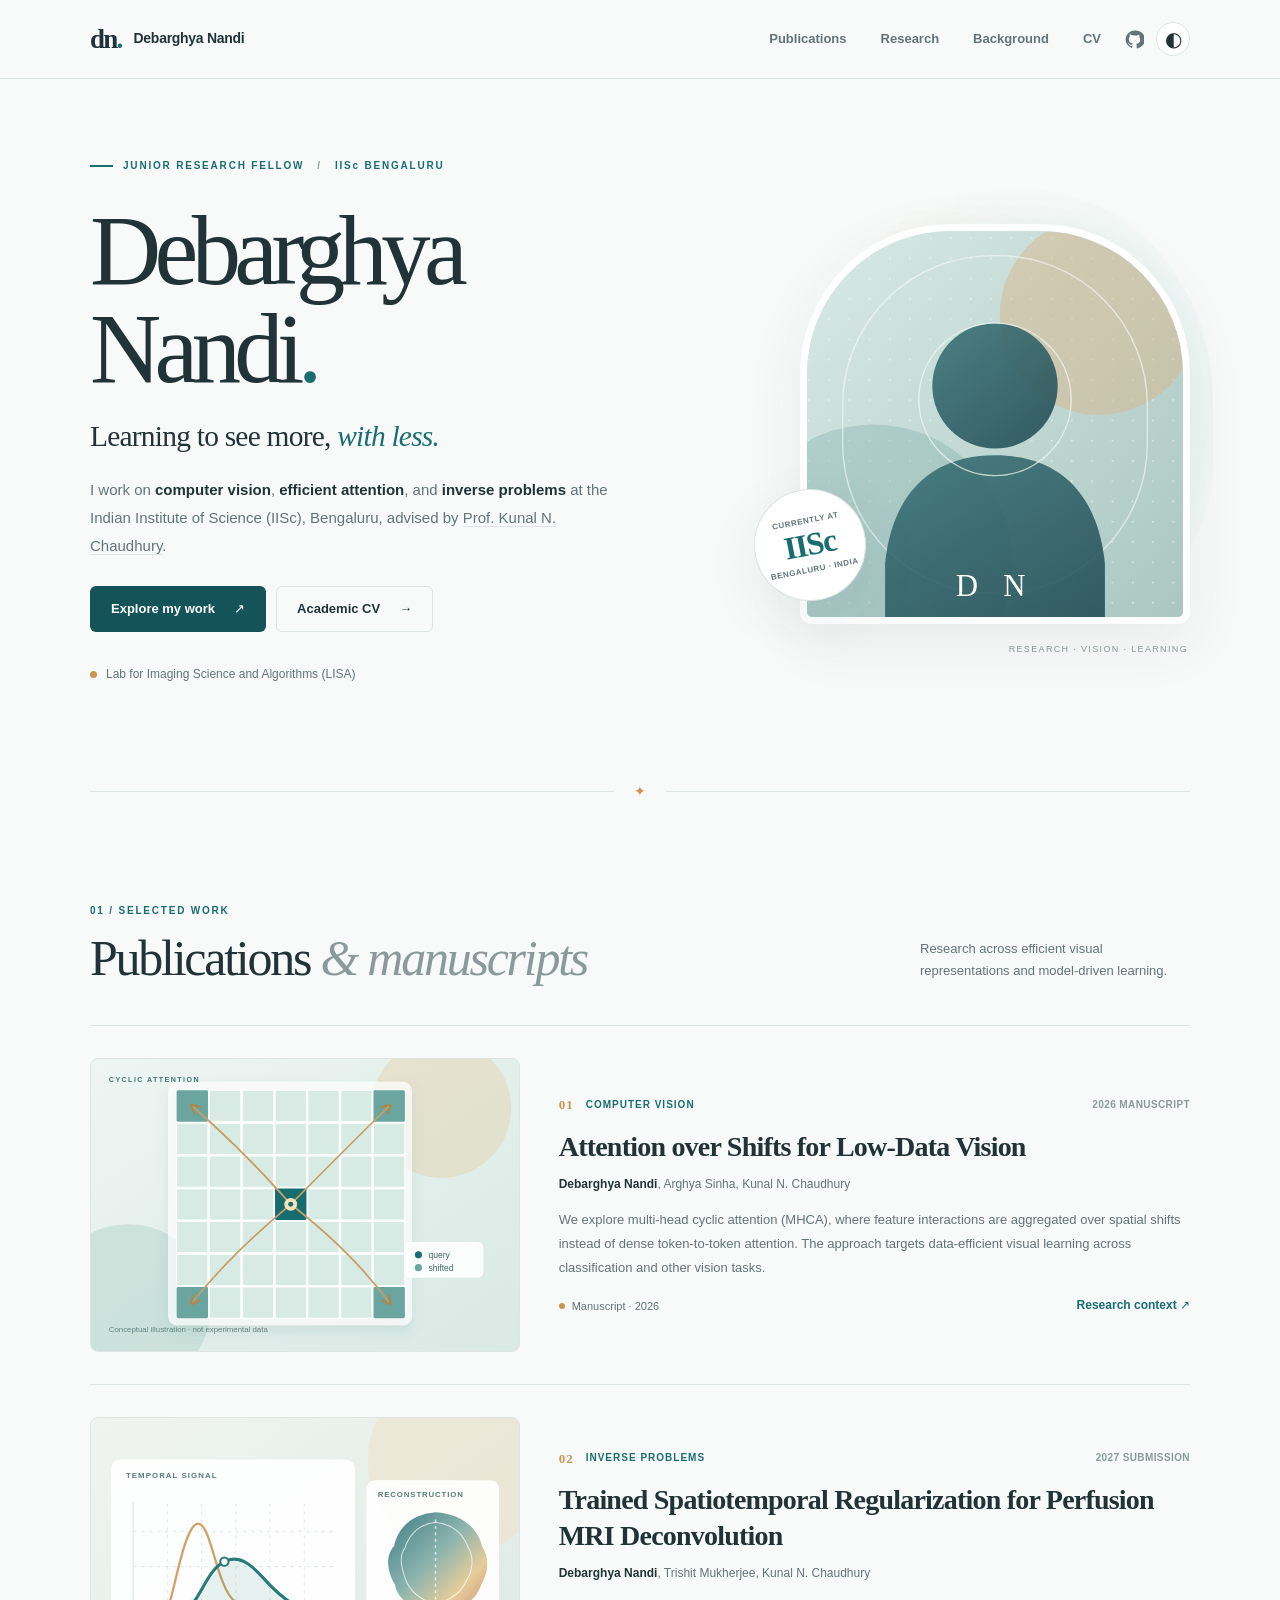
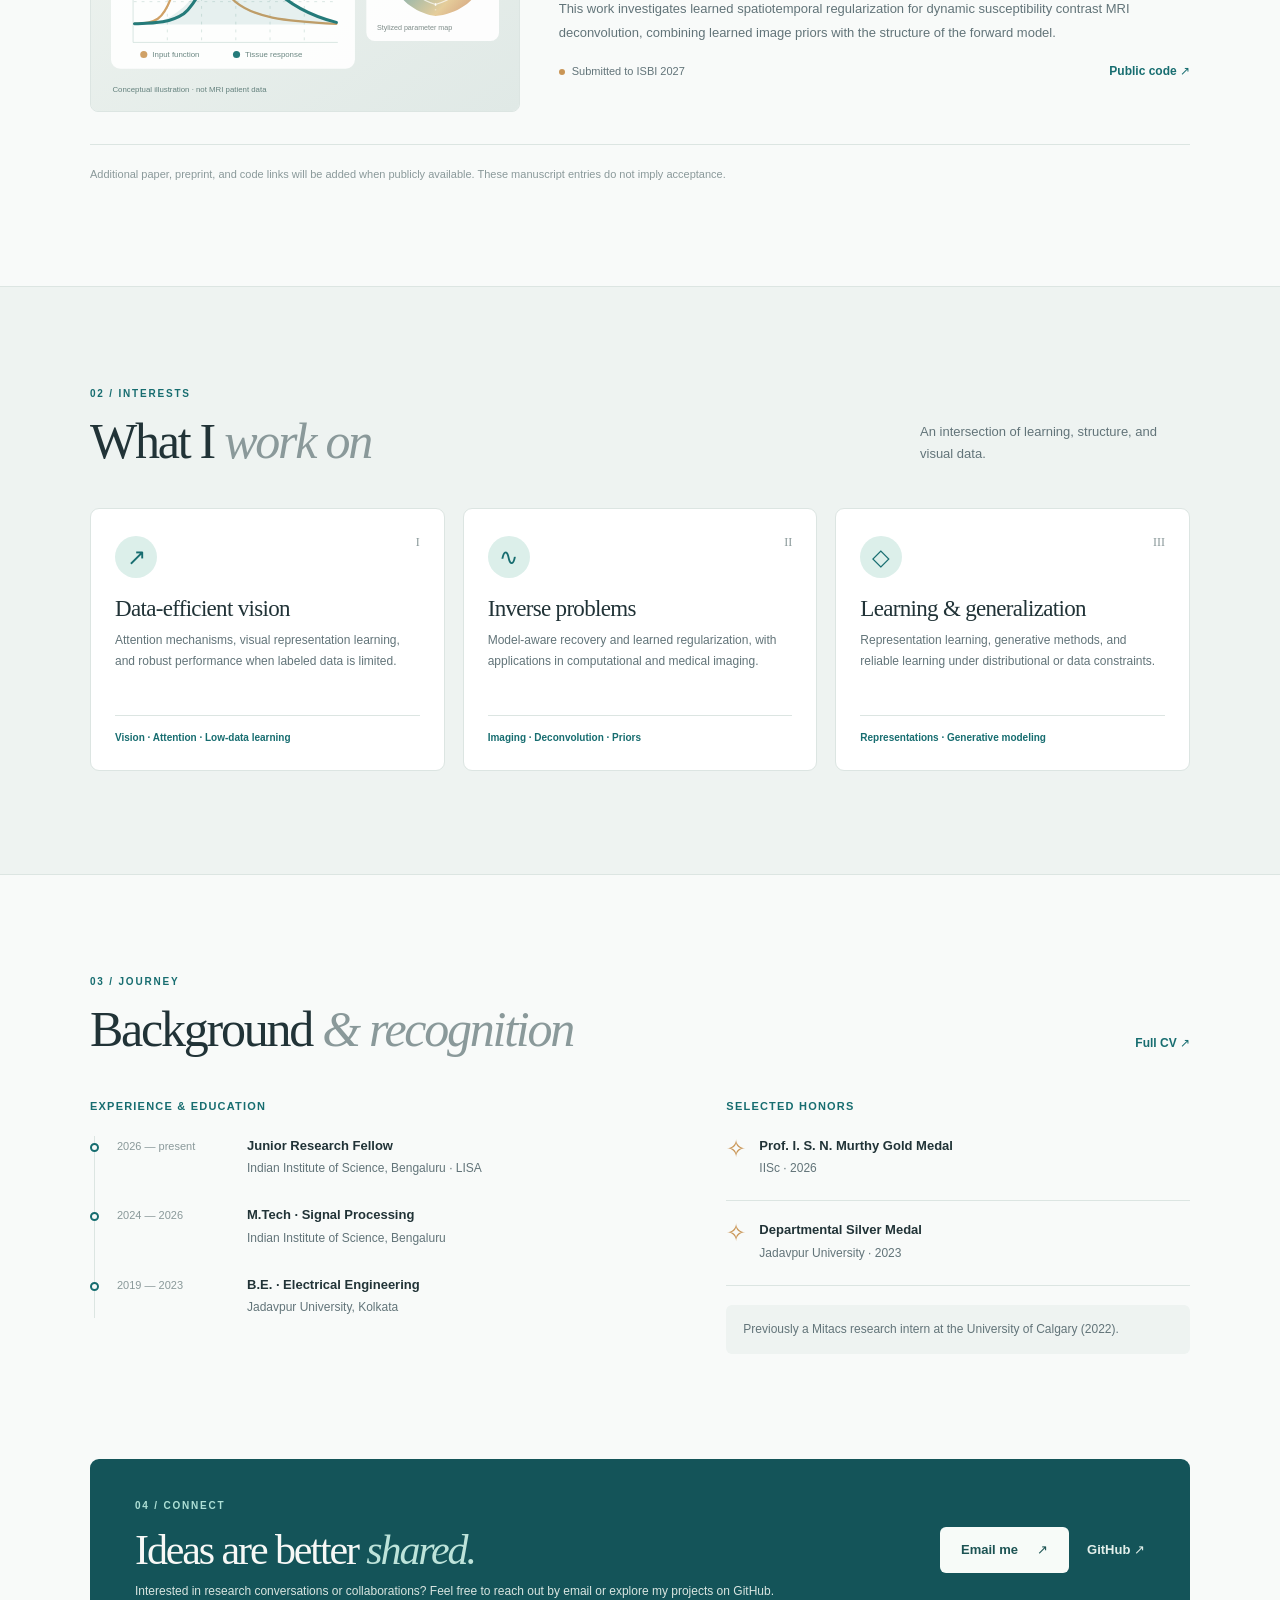
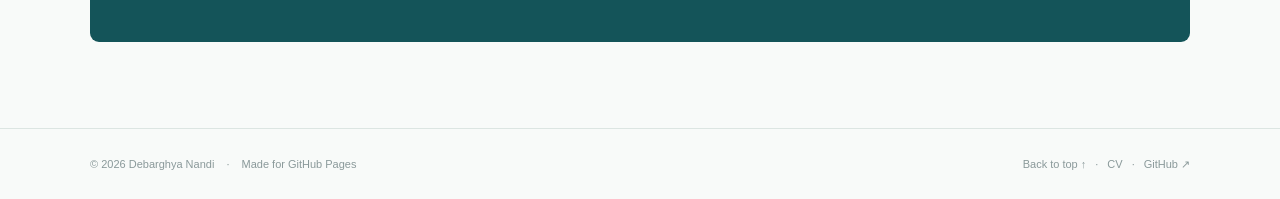
==== index.html @ 66c7387c "Initial commit - Academic Website" ====
<!doctype html>
<html lang="en">
<head>
  <meta charset="utf-8">
  <meta name="viewport" content="width=device-width, initial-scale=1">
  <meta name="theme-color" content="#f8faf9">
  <meta name="description" content="Debarghya Nandi is a Junior Research Fellow at IISc Bengaluru, working on computer vision, efficient attention, and inverse problems.">
  <meta name="author" content="Debarghya Nandi">
  <meta property="og:type" content="website">
  <meta property="og:title" content="Debarghya Nandi — Research">
  <meta property="og:description" content="Computer vision, data-efficient learning, and inverse problems at IISc Bengaluru.">
  <meta property="og:url" content="https://debarghya1986.github.io/">
  <link rel="canonical" href="https://debarghya1986.github.io/">
  <link rel="icon" type="image/svg+xml" href="assets/images/favicon.svg">
  <link rel="stylesheet" href="assets/css/style.css">
  <script defer src="assets/js/site.js"></script>
  <title>Debarghya Nandi · IISc Research</title>
</head>
<body>
  <a class="skip-link" href="#main">Skip to content</a>
  <header class="site-header">
    <div class="wrap header-inner">
      <a class="brand" href="./" aria-label="Debarghya Nandi home"><span class="brand-mark">dn<span class="accent-dot">.</span></span><span class="brand-name">Debarghya Nandi</span></a>
      <nav class="header-nav" aria-label="Primary navigation">
        <a href="#publications">Publications</a>
        <a href="#research">Research</a>
        <a href="#background">Background</a>
        <a href="cv.html">CV</a>
      </nav>
      <div class="header-actions">
        <a class="icon-link github-top" href="https://github.com/Debarghya1986" target="_blank" rel="noopener noreferrer" aria-label="GitHub profile" title="GitHub">
          <svg viewBox="0 0 24 24" width="19" height="19" aria-hidden="true"><path fill="currentColor" d="M12 .75a11.25 11.25 0 0 0-3.56 21.92c.56.1.77-.24.77-.54v-2.08c-3.13.69-3.79-1.33-3.79-1.33-.51-1.31-1.25-1.66-1.25-1.66-1.02-.7.08-.68.08-.68 1.13.08 1.72 1.16 1.72 1.16 1.01 1.72 2.65 1.22 3.3.93.1-.73.39-1.22.71-1.5-2.5-.28-5.13-1.25-5.13-5.56 0-1.23.44-2.23 1.16-3.02-.12-.29-.51-1.43.11-2.98 0 0 .95-.3 3.09 1.15A10.77 10.77 0 0 1 12 6.83c.96 0 1.92.13 2.82.38 2.14-1.45 3.09-1.15 3.09-1.15.62 1.55.23 2.69.11 2.98.72.79 1.16 1.79 1.16 3.02 0 4.32-2.64 5.28-5.15 5.56.4.35.75 1.03.75 2.08v3.1c0 .3.2.65.77.54A11.25 11.25 0 0 0 12 .75Z"/></svg>
        </a>
        <button class="theme-button" type="button" data-theme-toggle aria-label="Toggle dark mode" title="Toggle color theme" aria-pressed="false"><span class="theme-icon" aria-hidden="true">◐</span></button>
      </div>
    </div>
  </header>

  <main id="main">
    <section class="hero wrap" aria-labelledby="hero-name">
      <div class="hero-content">
        <div class="eyebrow"><span class="eyebrow-line"></span> JUNIOR RESEARCH FELLOW <span class="eyebrow-sep">/</span> IISc BENGALURU</div>
        <h1 id="hero-name">Debarghya<br><span class="name-second">Nandi<span class="hero-period">.</span></span></h1>
        <p class="hero-tagline">Learning to see more, <em>with less.</em></p>
        <p class="hero-description">I work on <strong>computer vision</strong>, <strong>efficient attention</strong>, and <strong>inverse problems</strong> at the Indian Institute of Science (IISc), Bengaluru, advised by <a href="https://sites.google.com/site/kunalnchaudhury/home" target="_blank" rel="noopener noreferrer">Prof. Kunal N. Chaudhury</a>.</p>
        <div class="hero-buttons">
          <a class="button primary" href="#publications">Explore my work <span aria-hidden="true">↗</span></a>
          <a class="button outline" href="cv.html">Academic CV <span aria-hidden="true">→</span></a>
        </div>
        <div class="hero-meta"><span class="meta-dot"></span> Lab for Imaging Science and Algorithms (LISA)</div>
      </div>
      <div class="hero-visual">
        <div class="visual-backdrop" aria-hidden="true"></div>
        <div class="portrait-frame"><img src="assets/images/profile-placeholder.svg" alt="Illustrated placeholder with the initials DN; replace with a profile photograph" width="390" height="430"></div>
        <div class="hero-stamp"><span class="stamp-small">CURRENTLY AT</span><strong>IISc</strong><span class="stamp-small">BENGALURU · INDIA</span></div>
        <div class="visual-caption">RESEARCH · VISION · LEARNING</div>
      </div>
    </section>

    <div class="section-divider wrap"><span></span><span class="divider-symbol">✦</span><span></span></div>

    <section class="section wrap" id="publications" aria-labelledby="pub-title">
      <div class="section-heading">
        <div><div class="section-kicker">01 / SELECTED WORK</div><h2 id="pub-title">Publications <span class="heading-muted">& manuscripts</span></h2></div>
        <p class="section-aside">Research across efficient visual representations and model-driven learning.</p>
      </div>
      <div class="papers">
        <article class="paper">
          <div class="paper-art"><img src="assets/images/mhca-schematic.svg" alt="Illustrative schematic of cyclic shifts on a latent feature grid" loading="lazy" width="600" height="410"></div>
          <div class="paper-copy">
            <div class="paper-meta"><span class="paper-number">01</span><span class="topic-tag">COMPUTER VISION</span><span class="paper-year">2026 manuscript</span></div>
            <h3>Attention over Shifts for Low-Data Vision</h3>
            <p class="authors"><strong>Debarghya Nandi</strong>, Arghya Sinha, Kunal N. Chaudhury</p>
            <p class="paper-description">We explore multi-head cyclic attention (MHCA), where feature interactions are aggregated over spatial shifts instead of dense token-to-token attention. The approach targets data-efficient visual learning across classification and other vision tasks.</p>
            <div class="paper-foot"><span class="status"><span class="status-dot"></span> Manuscript · 2026</span><a href="#research" class="text-link">Research context <span aria-hidden="true">↗</span></a></div>
          </div>
        </article>
        <article class="paper">
          <div class="paper-art"><img src="assets/images/perfusion-schematic.svg" alt="Illustrative schematic of temporal signal reconstruction in perfusion MRI" loading="lazy" width="600" height="410"></div>
          <div class="paper-copy">
            <div class="paper-meta"><span class="paper-number">02</span><span class="topic-tag">INVERSE PROBLEMS</span><span class="paper-year">2027 submission</span></div>
            <h3>Trained Spatiotemporal Regularization for Perfusion MRI Deconvolution</h3>
            <p class="authors"><strong>Debarghya Nandi</strong>, Trishit Mukherjee, Kunal N. Chaudhury</p>
            <p class="paper-description">This work investigates learned spatiotemporal regularization for dynamic susceptibility contrast MRI deconvolution, combining learned image priors with the structure of the forward model.</p>
            <div class="paper-foot"><span class="status"><span class="status-dot"></span> Submitted to ISBI 2027</span><a href="https://github.com/Debarghya1986/Perfusion_MRI_ISBI" class="text-link" target="_blank" rel="noopener noreferrer">Public code <span aria-hidden="true">↗</span></a></div>
          </div>
        </article>
      </div>
      <p class="publication-note">Additional paper, preprint, and code links will be added when publicly available. These manuscript entries do not imply acceptance.</p>
    </section>

    <section class="section section-tint" id="research" aria-labelledby="research-title">
      <div class="wrap">
        <div class="section-heading"><div><div class="section-kicker">02 / INTERESTS</div><h2 id="research-title">What I <span class="heading-muted">work on</span></h2></div><p class="section-aside">An intersection of learning, structure, and visual data.</p></div>
        <div class="interest-grid">
          <article class="interest-card"><div class="interest-icon" aria-hidden="true">↗</div><span class="interest-index">I</span><h3>Data-efficient vision</h3><p>Attention mechanisms, visual representation learning, and robust performance when labeled data is limited.</p><div class="interest-footer">Vision · Attention · Low-data learning</div></article>
          <article class="interest-card"><div class="interest-icon" aria-hidden="true">∿</div><span class="interest-index">II</span><h3>Inverse problems</h3><p>Model-aware recovery and learned regularization, with applications in computational and medical imaging.</p><div class="interest-footer">Imaging · Deconvolution · Priors</div></article>
          <article class="interest-card"><div class="interest-icon" aria-hidden="true">◇</div><span class="interest-index">III</span><h3>Learning & generalization</h3><p>Representation learning, generative methods, and reliable learning under distributional or data constraints.</p><div class="interest-footer">Representations · Generative modeling</div></article>
        </div>
      </div>
    </section>

    <section class="section wrap" id="background" aria-labelledby="background-title">
      <div class="section-heading"><div><div class="section-kicker">03 / JOURNEY</div><h2 id="background-title">Background <span class="heading-muted">& recognition</span></h2></div><a class="section-aside text-link" href="cv.html">Full CV <span aria-hidden="true">↗</span></a></div>
      <div class="background-grid">
        <div><h3 class="small-heading">Experience & education</h3><div class="timeline">
          <div class="timeline-entry"><span class="timeline-date">2026 — present</span><div><strong>Junior Research Fellow</strong><p>Indian Institute of Science, Bengaluru · LISA</p></div></div>
          <div class="timeline-entry"><span class="timeline-date">2024 — 2026</span><div><strong>M.Tech · Signal Processing</strong><p>Indian Institute of Science, Bengaluru</p></div></div>
          <div class="timeline-entry"><span class="timeline-date">2019 — 2023</span><div><strong>B.E. · Electrical Engineering</strong><p>Jadavpur University, Kolkata</p></div></div>
        </div></div>
        <div><h3 class="small-heading">Selected honors</h3><div class="honors-list">
          <div class="honor"><span class="honor-icon" aria-hidden="true">✧</span><div><strong>Prof. I. S. N. Murthy Gold Medal</strong><p>IISc · 2026</p></div></div>
          <div class="honor"><span class="honor-icon" aria-hidden="true">✧</span><div><strong>Departmental Silver Medal</strong><p>Jadavpur University · 2023</p></div></div>
        </div><div class="background-note">Previously a Mitacs research intern at the University of Calgary (2022).</div></div>
      </div>
    </section>

    <section class="contact-section wrap" id="contact" aria-labelledby="contact-title">
      <div><div class="section-kicker">04 / CONNECT</div><h2 id="contact-title">Ideas are better <em>shared.</em></h2><p>Interested in research conversations or collaborations? Feel free to reach out by email or explore my projects on GitHub.</p></div>
      <div class="contact-actions"><a class="button contact-button" href="mailto:debarghyan@iisc.ac.in">Email me <span aria-hidden="true">↗</span></a><a class="contact-secondary" href="https://github.com/Debarghya1986" target="_blank" rel="noopener noreferrer">GitHub ↗</a></div>
    </section>
  </main>
  <footer class="site-footer"><div class="wrap footer-inner"><div>© <span data-year>2026</span> Debarghya Nandi <span class="footer-divider">·</span> Made for GitHub Pages</div><div><a href="#main">Back to top ↑</a><span class="footer-divider">·</span><a href="cv.html">CV</a><span class="footer-divider">·</span><a href="https://github.com/Debarghya1986" target="_blank" rel="noopener noreferrer">GitHub ↗</a></div></div></footer>
</body>
</html>
---- assets/css/style.css ----
/* Debarghya Nandi academic homepage: original, dependency-free visual design.
   Inspired by the restraint of al-folio and research-first academic websites. */
:root {
  color-scheme: light;
  --bg: #f8faf9;
  --surface: #ffffff;
  --surface-tint: #eef3f1;
  --ink: #213337;
  --muted: #627479;
  --soft: #8a999a;
  --line: #dce5e2;
  --accent: #176d70;
  --accent-dark: #145459;
  --accent-wash: #dcefea;
  --gold: #c99555;
  --shadow: 0 18px 60px rgba(27, 53, 52, .075);
  --radius: 13px;
  font-family: Inter, ui-sans-serif, -apple-system, BlinkMacSystemFont, "Segoe UI", sans-serif;
  font-synthesis: none;
}
:root[data-theme="dark"] {
  color-scheme: dark;
  --bg: #101c20;
  --surface: #18282d;
  --surface-tint: #17282b;
  --ink: #e7eeeb;
  --muted: #a9b8b7;
  --soft: #809494;
  --line: #324449;
  --accent: #7bc8be;
  --accent-dark: #9fdbd3;
  --accent-wash: #244c4b;
  --gold: #e4bd85;
  --shadow: 0 18px 70px rgba(0, 0, 0, .20);
}
*,*::before,*::after { box-sizing: border-box; }
html { scroll-behavior: smooth; scroll-padding-top: 95px; }
body { margin: 0; background: var(--bg); color: var(--ink); font-size: 15px; line-height: 1.65; -webkit-font-smoothing: antialiased; }
a { color: inherit; text-decoration: none; }
a:hover { color: var(--accent); }
button { font: inherit; }
button,a { -webkit-tap-highlight-color: transparent; }
button:focus-visible,a:focus-visible { outline: 3px solid var(--gold); outline-offset: 4px; }
img,svg { max-width: 100%; }
.wrap { width: min(1100px, calc(100% - 80px)); margin-inline: auto; }
.skip-link { position: absolute; top: -80px; left: 15px; padding: 10px 20px; background: var(--surface); color: var(--ink); z-index: 100; }
.skip-link:focus { top: 10px; }
.site-header { height: 79px; border-bottom: 1px solid var(--line); background: color-mix(in srgb, var(--bg) 92%, transparent); position: sticky; top: 0; z-index: 20; backdrop-filter: blur(16px); }
.header-inner { height: 100%; display: flex; align-items: center; justify-content: space-between; gap: 24px; }
.brand { display: inline-flex; align-items: center; gap: 12px; font-weight: 660; white-space: nowrap; color: var(--ink); letter-spacing: -.025em; }
.brand:hover { color: var(--ink); }
.brand-mark { font-family: Georgia,"Times New Roman",serif; font-weight: 700; font-size: 27px; letter-spacing: -.065em; line-height: 1; }
.accent-dot,.hero-period { color: var(--accent); }
.brand-name { font-size: 14px; letter-spacing: -.02em; }
.header-nav { display: flex; align-items: center; gap: clamp(16px,3vw,34px); margin-left: auto; font-weight: 550; font-size: 13px; }
.header-nav a { color: var(--muted); transition: color .2s; }
.header-nav a:hover,.header-nav a[aria-current] { color: var(--accent); }
.header-actions { display: flex; gap: 12px; align-items: center; }
.icon-link { display: inline-grid; place-items: center; color: var(--muted); }
.theme-button { cursor: pointer; height: 34px; width: 34px; display: inline-grid; place-items: center; border: 1px solid var(--line); border-radius: 50%; background: var(--surface); color: var(--ink); }
.theme-button:hover { border-color: var(--accent); }
.theme-icon { font-size: 20px; line-height: 1; }
.hero { display: grid; grid-template-columns: 1.15fr .85fr; min-height: 655px; gap: 32px; align-items: center; padding-block: 79px 96px; }
.hero-content { max-width: 640px; position: relative; z-index: 1; }
.eyebrow,.section-kicker { font-size: 10px; line-height: 1.5; letter-spacing: .18em; color: var(--accent); font-weight: 760; }
.eyebrow { display: flex; align-items: center; flex-wrap: wrap; gap: 10px; }
.eyebrow-line { display: inline-block; width: 23px; height: 2px; background: var(--accent); }
.eyebrow-sep { color: var(--soft); padding-inline: 3px; }
h1,h2,h3,p { margin-top: 0; }
.hero h1 { font-family: Georgia,"Times New Roman",serif; font-size: clamp(68px,7.7vw,108px); line-height: .99; letter-spacing: -.067em; font-weight: 500; margin: 29px 0 20px; }
.name-second { display: inline-block; }
.hero-tagline { font-family: Georgia,"Times New Roman",serif; font-size: clamp(21px,2.3vw,30px); letter-spacing: -.026em; line-height: 1.3; margin-bottom: 21px; color: var(--ink); }
.hero-tagline em,.contact-section h2 em { font-weight: 400; color: var(--accent); }
.hero-description { font-size: 15px; line-height: 1.85; max-width: 525px; color: var(--muted); margin: 0 0 26px; }
.hero-description strong { font-weight: 600; color: var(--ink); }
.hero-description a { text-decoration: underline; text-decoration-color: var(--line); text-underline-offset: 3px; }
.hero-buttons { display: flex; flex-wrap: wrap; gap: 10px; }
.button { display: inline-flex; min-height: 46px; padding: 10px 20px; align-items: center; justify-content: center; gap: 19px; border-radius: 6px; font-size: 13px; font-weight: 650; border: 1px solid transparent; cursor: pointer; white-space: nowrap; }
.button.primary { background: var(--accent-dark); color: #fff; }
:root[data-theme="dark"] .button.primary { color: #0f2525; }
.button.primary:hover { background: var(--accent); }
.button.outline { background: transparent; border-color: var(--line); color: var(--ink); }
.button.outline:hover { border-color: var(--accent); color: var(--accent); }
.hero-meta { color: var(--muted); margin-top: 33px; display: flex; align-items: center; gap: 9px; font-size: 12px; }
.meta-dot { display: inline-block; border-radius: 50%; width: 7px; height: 7px; background: var(--gold); }
.hero-visual { position: relative; width: 100%; max-width: 390px; margin-left: auto; padding: 22px 0 17px; }
.visual-backdrop { position: absolute; inset: -3% -6% 5% 7%; z-index: 0; background: radial-gradient(circle at 60% 48%,var(--accent-wash),transparent 70%),radial-gradient(circle at 25% 65%,color-mix(in srgb,var(--gold) 12%,transparent),transparent 70%); border-radius: 47% 53% 39% 61%; }
.portrait-frame { position: relative; border-radius: 150px 150px 12px 12px; overflow: hidden; box-shadow: var(--shadow); background: var(--surface-tint); height: 400px; border: 7px solid var(--surface); }
.portrait-frame img { display: block; width: 100%; height: 100%; object-fit: cover; }
.hero-stamp { position: absolute; bottom: 40px; left: -46px; height: 112px; width: 112px; border-radius: 100%; background: var(--surface); border: 1px solid var(--line); box-shadow: var(--shadow); display: flex; flex-direction: column; align-items: center; justify-content: center; z-index: 1; transform: rotate(-11deg); }
.hero-stamp strong { font-family: Georgia,serif; line-height: 1.1; font-size: 32px; font-weight: 600; letter-spacing: -.04em; color: var(--accent); }
.stamp-small { font-size: 8px; font-weight: 700; letter-spacing: .07em; color: var(--muted); }
.visual-caption { position: absolute; bottom: -16px; right: 2px; color: var(--soft); font-size: 9px; letter-spacing: .15em; }
.section-divider { display: flex; align-items: center; gap: 20px; color: var(--gold); }
.section-divider > span:first-child,.section-divider > span:last-child { flex: 1; height: 1px; background: var(--line); }
.divider-symbol { font-size: 14px; }
.section { padding-block: 99px 103px; }
.section-heading { display: flex; align-items: flex-end; justify-content: space-between; gap: 30px; margin-bottom: 38px; }
.section-heading h2 { font-family: Georgia,"Times New Roman",serif; font-size: clamp(35px,4vw,50px); letter-spacing: -.045em; line-height: 1.15; font-weight: 500; margin: 12px 0 0; }
.heading-muted { color: var(--soft); font-style: italic; }
.section-aside { max-width: 270px; font-size: 13px; line-height: 1.7; color: var(--muted); margin: 0 0 5px; }
.papers { border-top: 1px solid var(--line); }
.paper { display: grid; grid-template-columns: minmax(250px,.81fr) minmax(0,1.19fr); gap: 39px; padding-block: 32px; border-bottom: 1px solid var(--line); align-items: center; }
.paper-art { width: 100%; aspect-ratio: 1.46; overflow: hidden; background: var(--surface-tint); border: 1px solid var(--line); border-radius: 8px; }
.paper-art img { display: block; width: 100%; height: 100%; object-fit: cover; transition: transform .5s ease; }
.paper:hover .paper-art img { transform: scale(1.025); }
.paper-meta { display: flex; gap: 12px; align-items: center; font-size: 10px; letter-spacing: .1em; text-transform: uppercase; margin-bottom: 13px; font-weight: 700; }
.paper-number { font-size: 13px; color: var(--gold); font-family: Georgia,serif; }
.topic-tag { color: var(--accent); }
.paper-year { margin-left: auto; color: var(--soft); font-weight: 600; letter-spacing: .04em; white-space: nowrap; }
.paper h3 { font-size: clamp(20px,2.3vw,28px); font-family: Georgia,"Times New Roman",serif; line-height: 1.27; letter-spacing: -.028em; font-weight: 550; margin-bottom: 11px; }
.authors { color: var(--muted); font-size: 12px; line-height: 1.5; margin-bottom: 15px; }
.authors strong { color: var(--ink); font-weight: 650; }
.paper-description { font-size: 13px; line-height: 1.83; color: var(--muted); margin-bottom: 17px; }
.paper-foot { display: flex; flex-wrap: wrap; gap: 10px 18px; justify-content: space-between; align-items: center; }
.status { color: var(--muted); font-size: 11px; display: flex; align-items: center; gap: 7px; }
.status-dot { height: 6px; width: 6px; border-radius: 100%; background: var(--gold); }
.text-link { color: var(--accent); font-weight: 650; font-size: 12px; }
.text-link:hover { text-decoration: underline; text-underline-offset: 4px; }
.publication-note { color: var(--soft); font-size: 11px; margin: 20px 0 0; }
.section-tint { background: var(--surface-tint); border-top: 1px solid var(--line); border-bottom: 1px solid var(--line); }
.interest-grid { display: grid; grid-template-columns: repeat(3,minmax(0,1fr)); gap: 18px; }
.interest-card { background: var(--surface); border: 1px solid var(--line); border-radius: 9px; min-height: 263px; padding: 27px 24px 24px; position: relative; display: flex; flex-direction: column; transition: transform .2s ease,border-color .2s ease; }
.interest-card:hover { transform: translateY(-3px); border-color: var(--accent); }
.interest-icon { width: 42px; height: 42px; border-radius: 50%; display: grid; place-items: center; background: var(--accent-wash); font-size: 23px; font-weight: 400; color: var(--accent); line-height: 1; }
.interest-index { position: absolute; top: 24px; right: 24px; font-size: 12px; color: var(--soft); font-family: Georgia,serif; }
.interest-card h3 { font-family: Georgia,serif; font-weight: 500; font-size: 23px; letter-spacing: -.03em; margin: 18px 0 7px; line-height: 1.15; }
.interest-card p { font-size: 12px; line-height: 1.8; color: var(--muted); margin-bottom: 25px; }
.interest-footer { margin-top: auto; border-top: 1px solid var(--line); padding-top: 14px; font-size: 10px; color: var(--accent); font-weight: 650; }
.background-grid { display: grid; grid-template-columns: 1.2fr 1fr; gap: 80px; }
.small-heading { font-size: 11px; text-transform: uppercase; letter-spacing: .11em; color: var(--accent); font-weight: 750; margin-bottom: 21px; }
.timeline { border-left: 1px solid var(--line); margin-left: 4px; }
.timeline-entry { display: grid; grid-template-columns: 115px 1fr; gap: 15px; position: relative; padding: 0 0 26px 22px; }
.timeline-entry::before { content: ''; position: absolute; left: -5px; top: 7px; width: 9px; height: 9px; border-radius: 50%; border: 2px solid var(--accent); background: var(--bg); }
.timeline-entry:last-child { padding-bottom: 0; }
.timeline-date { font-size: 11px; color: var(--soft); padding-top: 1px; }
.timeline-entry strong,.honor strong { font-size: 13px; font-weight: 680; display: block; line-height: 1.5; }
.timeline-entry p,.honor p { font-size: 12px; color: var(--muted); margin: 4px 0 0; }
.honors-list { display: flex; flex-direction: column; }
.honor { display: flex; gap: 13px; padding: 0 0 21px; margin-bottom: 19px; border-bottom: 1px solid var(--line); }
.honor-icon { color: var(--gold); font-size: 24px; line-height: 1.1; }
.background-note { background: var(--surface-tint); padding: 15px 17px; border-radius: 6px; color: var(--muted); font-size: 12px; line-height: 1.6; }
.contact-section { margin-block: 2px 86px; padding: 39px 45px; background: var(--accent-dark); color: #f7f8f6; border-radius: 9px; display: flex; align-items: center; justify-content: space-between; gap: 35px; }
:root[data-theme="dark"] .contact-section { background: #255a5b; }
.contact-section .section-kicker { color: #aee0d6; }
.contact-section h2 { font-family: Georgia,serif; font-size: clamp(29px,3.4vw,42px); font-weight: 500; letter-spacing: -.05em; margin: 12px 0 6px; line-height: 1.2; }
.contact-section h2 em { color: #bde3da; }
.contact-section p { color: #d9e5e1; font-size: 12px; max-width: 660px; margin-bottom: 0; line-height: 1.8; }
.contact-button { background: #f7fbf8; color: #1c5353; flex-shrink: 0; }
.contact-button:hover { background: #e3f4ec; color: #1c5353; }
.site-footer { border-top: 1px solid var(--line); padding-block: 26px; }
.footer-inner { display: flex; flex-wrap: wrap; justify-content: space-between; align-items: center; gap: 12px; font-size: 11px; color: var(--soft); }
.footer-inner a:hover { color: var(--accent); }
.footer-divider { margin-inline: 9px; color: var(--soft); }
/* CV page */
.cv-content { padding-block: 75px 95px; max-width: 920px; }
.cv-top { display: flex; align-items: flex-end; justify-content: space-between; gap: 28px; padding-bottom: 40px; margin-bottom: 15px; border-bottom: 2px solid var(--ink); }
.cv-top h1 { font-family: Georgia,serif; font-size: clamp(45px,6vw,67px); font-weight: 500; letter-spacing: -.052em; line-height: 1.1; margin: 16px 0 10px; }
.cv-top p { margin: 0; color: var(--muted); font-size: 14px; }
.cv-top .cv-interests { color: var(--accent); font-size: 12px; margin-top: 8px; }
.cv-sections { display: flex; flex-direction: column; }
.cv-section { border-bottom: 1px solid var(--line); padding: 27px 0; }
.cv-section h2 { font-size: 12px; text-transform: uppercase; font-weight: 760; color: var(--accent); letter-spacing: .1em; margin-bottom: 20px; }
.cv-row { display: grid; grid-template-columns: 160px 1fr; gap: 28px; margin-bottom: 22px; }
.cv-row:last-child { margin-bottom: 0; }
.cv-when { font-size: 12px; color: var(--soft); }
.cv-row h3 { font-size: 16px; line-height: 1.45; margin-bottom: 5px; font-weight: 680; }
.cv-row p,.cv-prose { font-size: 13px; color: var(--muted); line-height: 1.7; margin: 4px 0; }
.cv-prose a { color: var(--accent); text-decoration: underline; text-underline-offset: 3px; }
.cv-disclaimer { color: var(--soft); font-size: 11px; margin-top: 25px; }
@media (max-width: 980px) {
  .wrap { width: min(100% - 50px,1100px); }
  .hero { min-height: auto; padding-block: 70px 80px; grid-template-columns: 1.08fr .92fr; }
  .hero h1 { font-size: clamp(58px,7.4vw,84px); }
  .portrait-frame { height: 342px; }
  .hero-stamp { left: -25px; }
  .paper { gap: 26px; }
  .background-grid { gap: 35px; }
}
@media (max-width: 720px) {
  .wrap { width: calc(100% - 36px); }
  .site-header { height: auto; min-height: 68px; }
  .header-inner { min-height: 68px; gap: 11px; flex-wrap: wrap; padding-block: 13px; }
  .brand-name { display: none; }
  .header-nav { order: 3; width: 100%; gap: 0; justify-content: space-between; border-top: 1px solid var(--line); padding-top: 11px; margin-left: 0; }
  .header-nav a { font-size: 12px; }
  .header-actions { margin-left: auto; }
  .hero { display: flex; flex-direction: column-reverse; gap: 45px; padding-block: 34px 72px; align-items: stretch; }
  .hero-visual { margin-inline: auto; width: min(100% - 30px,290px); }
  .portrait-frame { height: 290px; border-radius: 130px 130px 12px 12px; }
  .hero-stamp { width: 94px; height: 94px; bottom: 26px; left: -36px; }
  .hero-stamp strong { font-size: 26px; }
  .stamp-small { font-size: 7px; }
  .visual-caption { display: none; }
  .hero h1 { font-size: clamp(64px,12vw,90px); margin-top: 20px; }
  .hero-tagline { font-size: 26px; }
  .hero-description { font-size: 14px; }
  .section { padding-block: 68px 72px; }
  .section-heading { align-items: flex-start; flex-direction: column; gap: 12px; margin-bottom: 28px; }
  .section-heading h2 { font-size: 37px; }
  .section-aside { max-width: 90%; }
  .paper { grid-template-columns: 1fr; gap: 19px; padding-block: 26px 30px; }
  .paper-art { max-height: 310px; }
  .paper h3 { font-size: 25px; }
  .interest-grid { grid-template-columns: 1fr; }
  .interest-card { min-height: 225px; }
  .background-grid { grid-template-columns: 1fr; gap: 40px; }
  .contact-section { margin-block: 0 50px; padding: 29px 24px; flex-direction: column; align-items: flex-start; gap: 22px; }
  .contact-section h2 { font-size: 36px; }
  .cv-content { padding-block: 46px 65px; }
  .cv-top { display: block; }
  .print-button { margin-top: 25px; }
  .cv-row { grid-template-columns: 1fr; gap: 2px; }
}
@media (max-width: 400px) {
  .hero h1 { font-size: 63px; }
  .hero-buttons .button { padding-inline: 14px; font-size: 12px; }
  .paper-year { display: none; }
  .footer-divider { margin-inline: 4px; }
}
@media (prefers-reduced-motion: reduce) { html { scroll-behavior: auto; } *,*::before,*::after { transition: none !important; } }
@media print {
  :root { --bg: #fff; --ink: #000; --muted: #333; --line: #ddd; --accent: #155b58; }
  body { background: white; color: #111; font-size: 11pt; }
  .site-header,.site-footer,.print-button,.cv-disclaimer { display: none !important; }
  .wrap { width: 100%; }
  .cv-content { max-width: none; padding: 0; }
  .cv-top { padding-bottom: 19px; }
  .cv-top h1 { font-size: 34pt; }
  .cv-section { padding: 14px 0; break-inside: avoid; }
  .cv-row { margin-bottom: 11px; break-inside: avoid; }
  a { color: #111 !important; }
}

/* Site-specific additions: public academic contact and CV links */
.cv-top .cv-contact { margin-top: 14px; color: var(--muted); font-size: 13px; line-height: 1.7; }
.cv-top .cv-contact a,.cv-section a { color: var(--accent); text-underline-offset: 3px; }
.cv-top .cv-contact a:hover,.cv-section a:hover { text-decoration: underline; }
.contact-actions { display: flex; flex-wrap: wrap; align-items: center; gap: 18px; }
.contact-secondary { color: #e2efea; font-weight: 650; font-size: 13px; }
.contact-secondary:hover { text-decoration: underline; }
@media print { .cv-top .cv-contact { margin-top: 7px; } a { text-decoration: none !important; } }
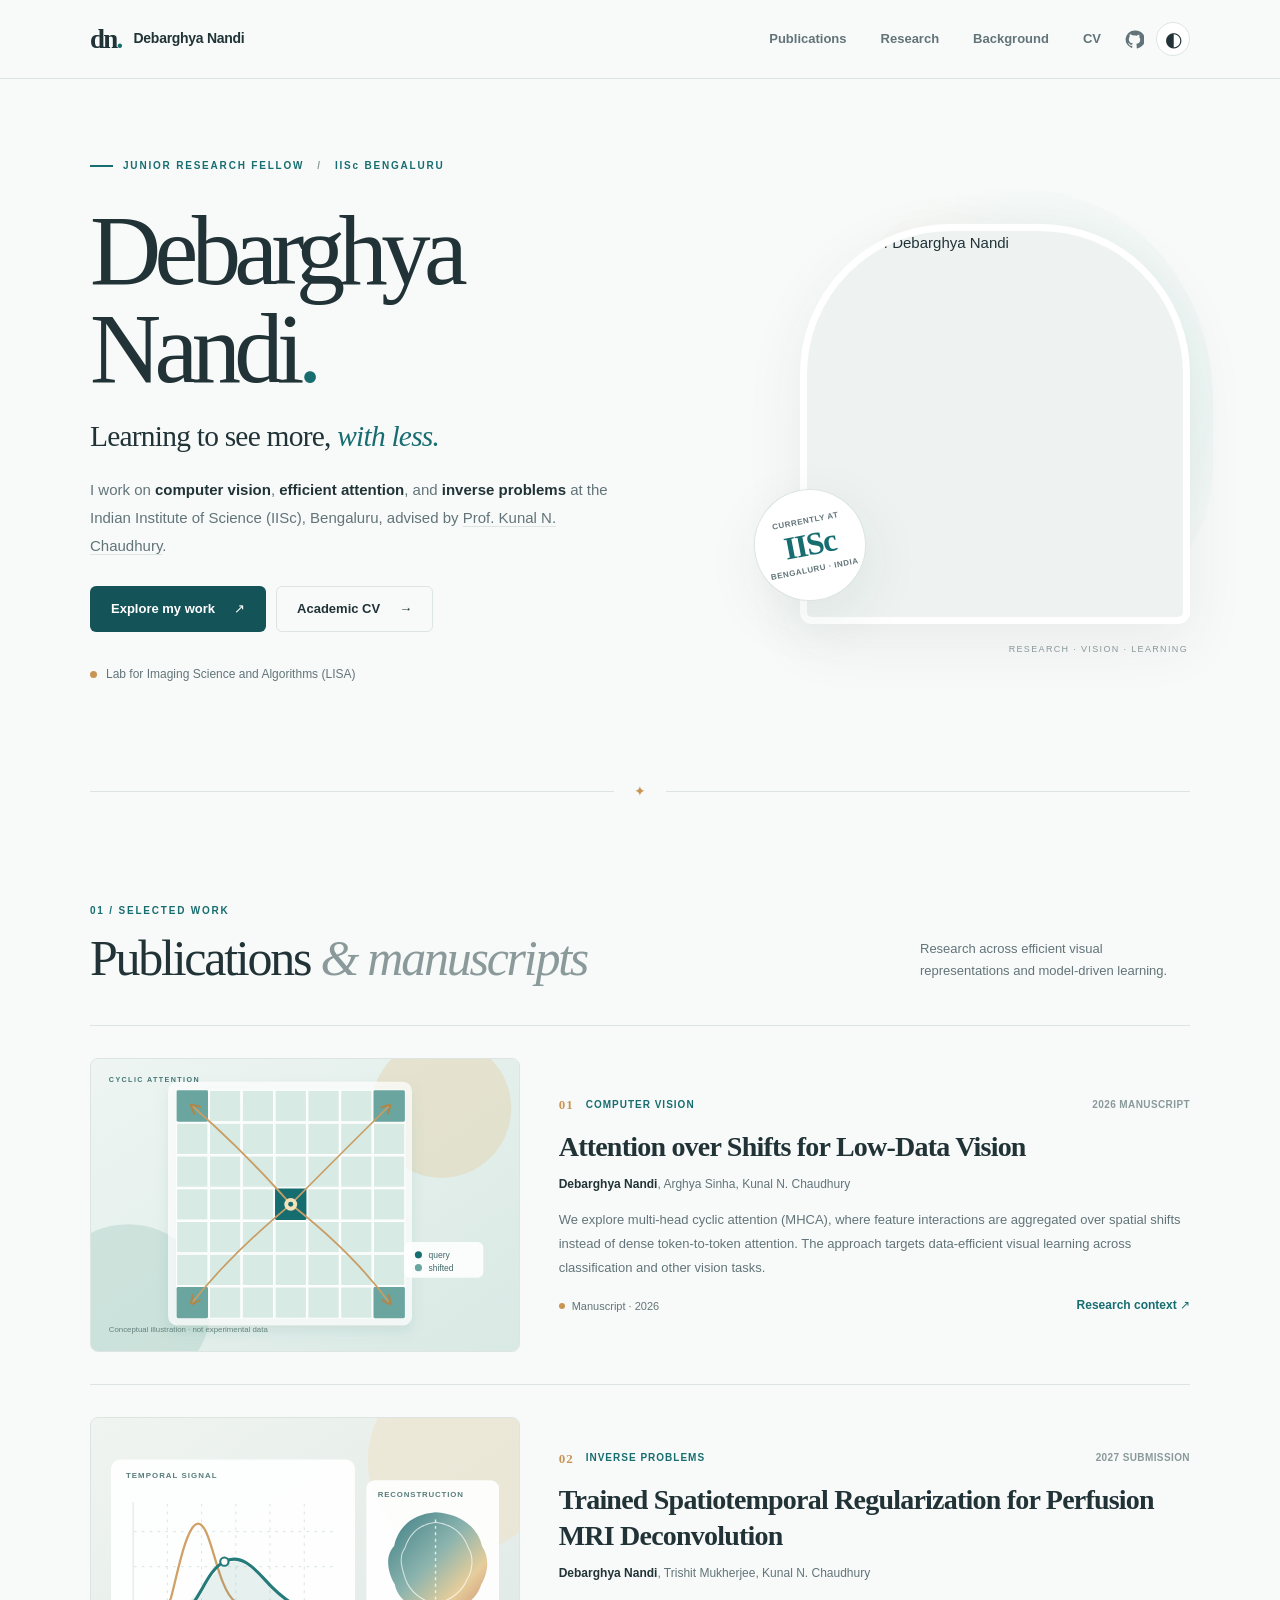
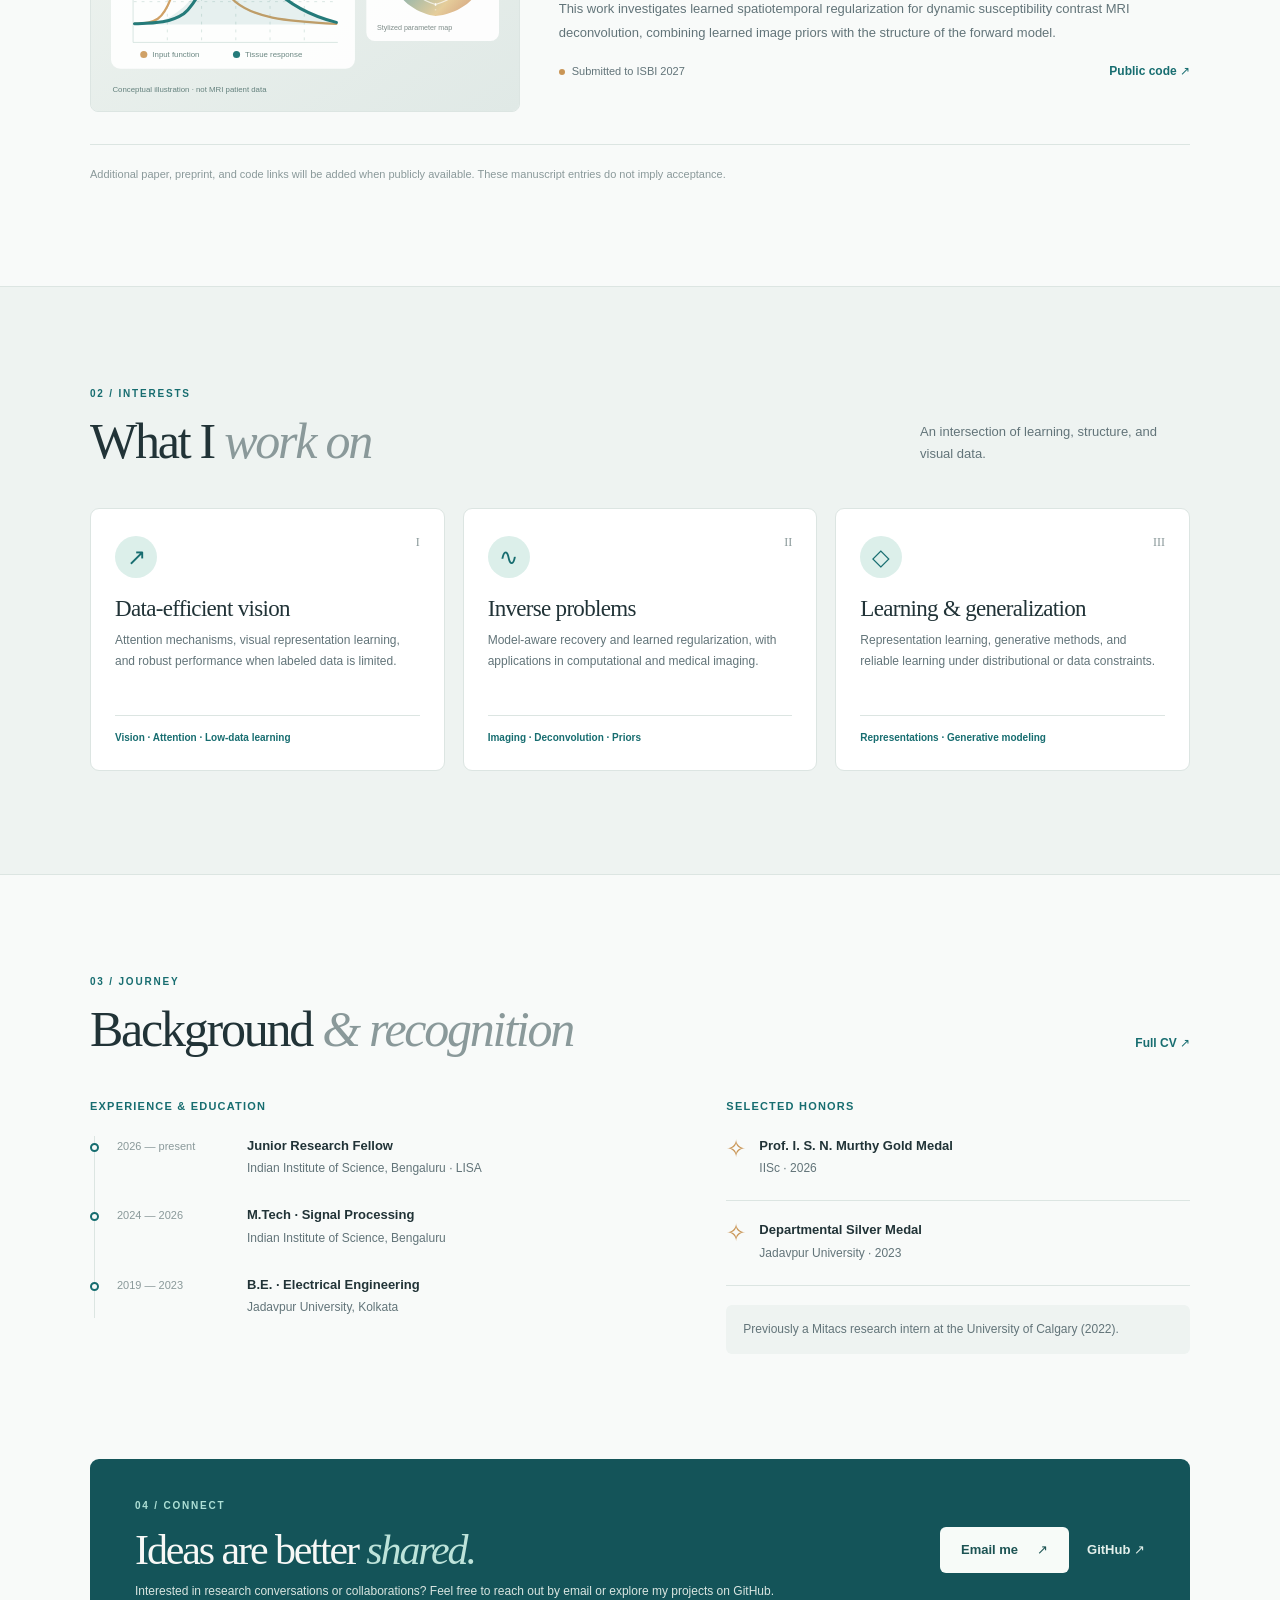
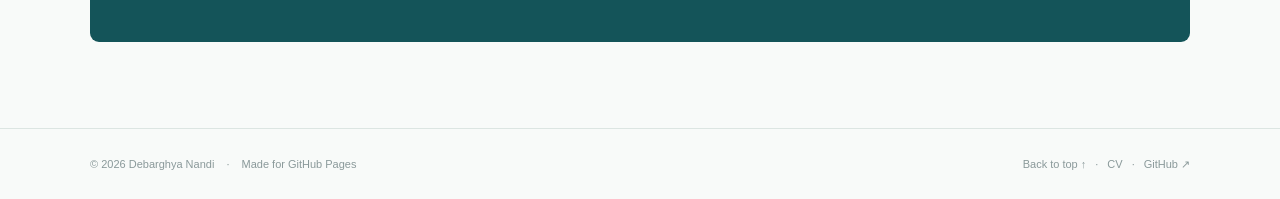
==== commit 91e13c3c: "Update website content and images" ====
--- a/index.html
+++ b/index.html
@@ -51,7 +51,7 @@
       </div>
       <div class="hero-visual">
         <div class="visual-backdrop" aria-hidden="true"></div>
-        <div class="portrait-frame"><img src="assets/images/profile-placeholder.svg" alt="Illustrated placeholder with the initials DN; replace with a profile photograph" width="390" height="430"></div>
+        <div class="portrait-frame"><img src="assets/images/my-photo.jpg" alt="Portrait of Debarghya Nandi" width="390" height="430"></div>
         <div class="hero-stamp"><span class="stamp-small">CURRENTLY AT</span><strong>IISc</strong><span class="stamp-small">BENGALURU · INDIA</span></div>
         <div class="visual-caption">RESEARCH · VISION · LEARNING</div>
       </div>
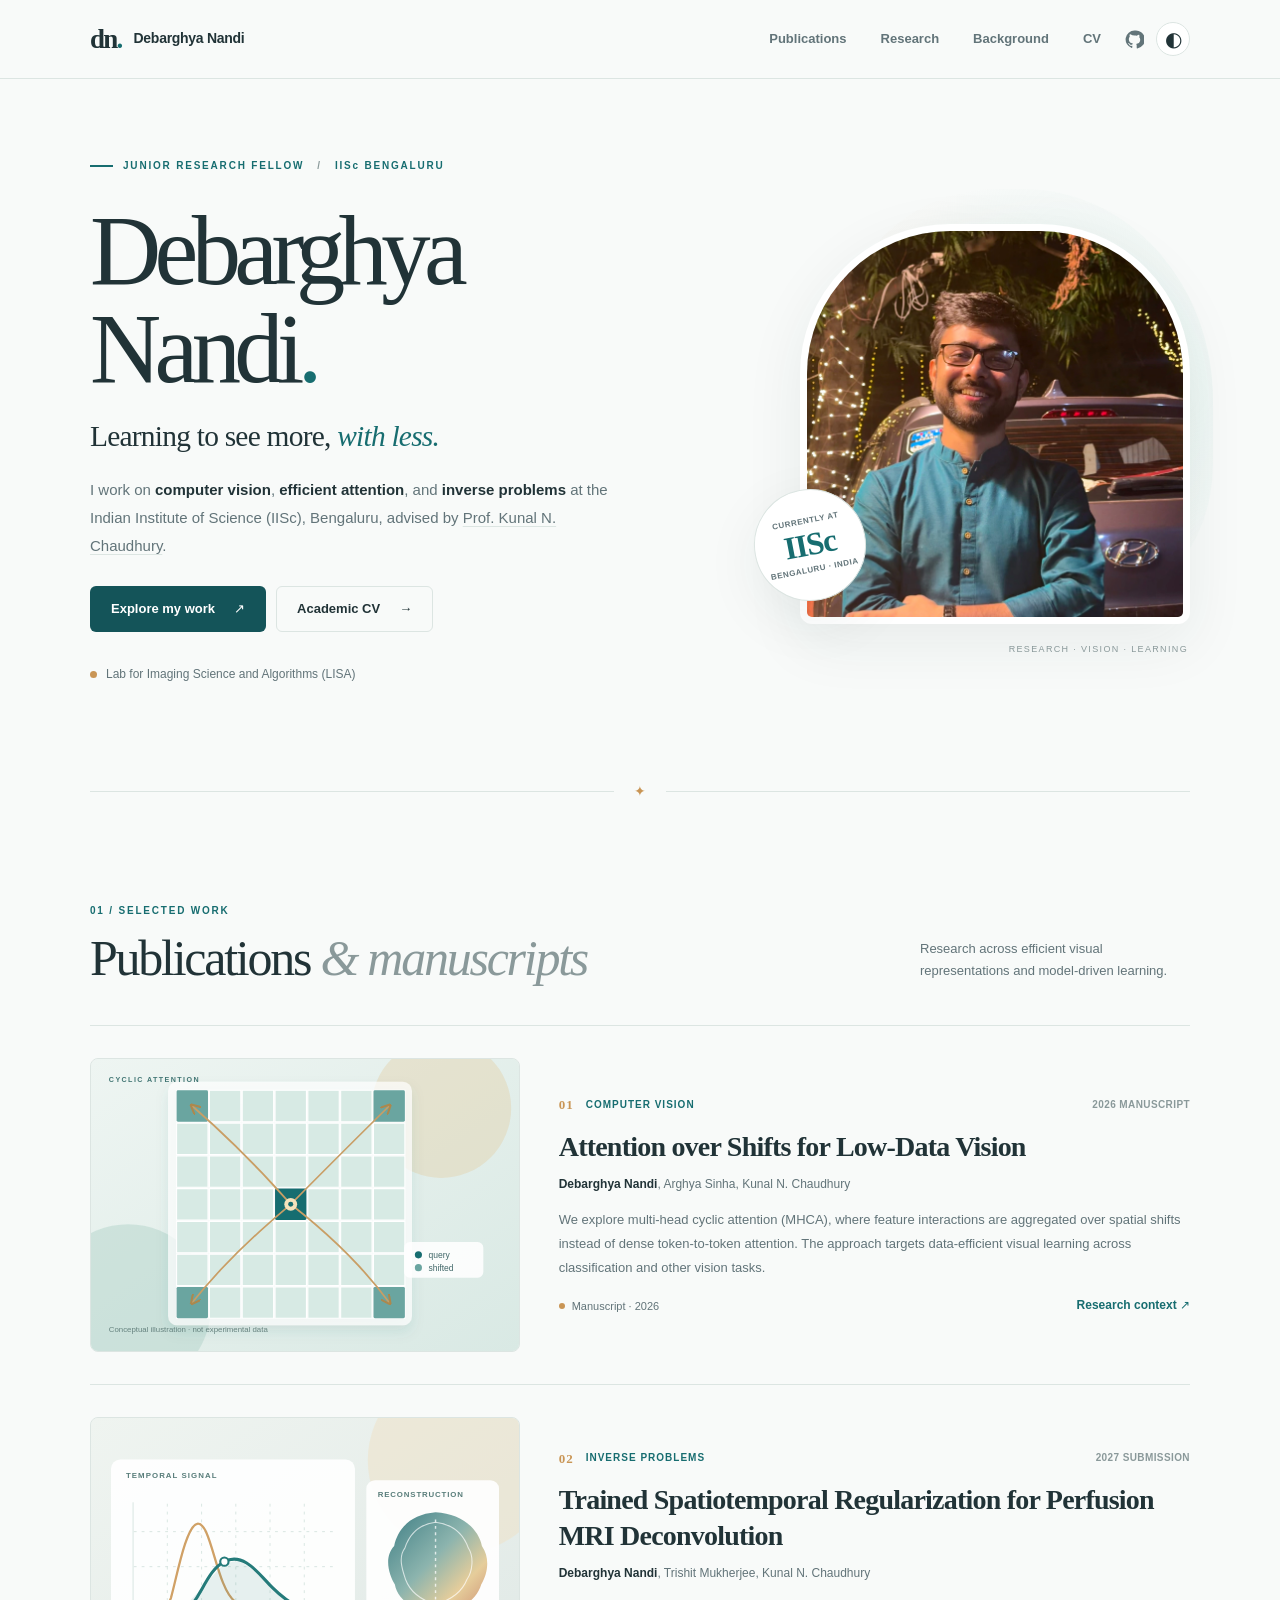
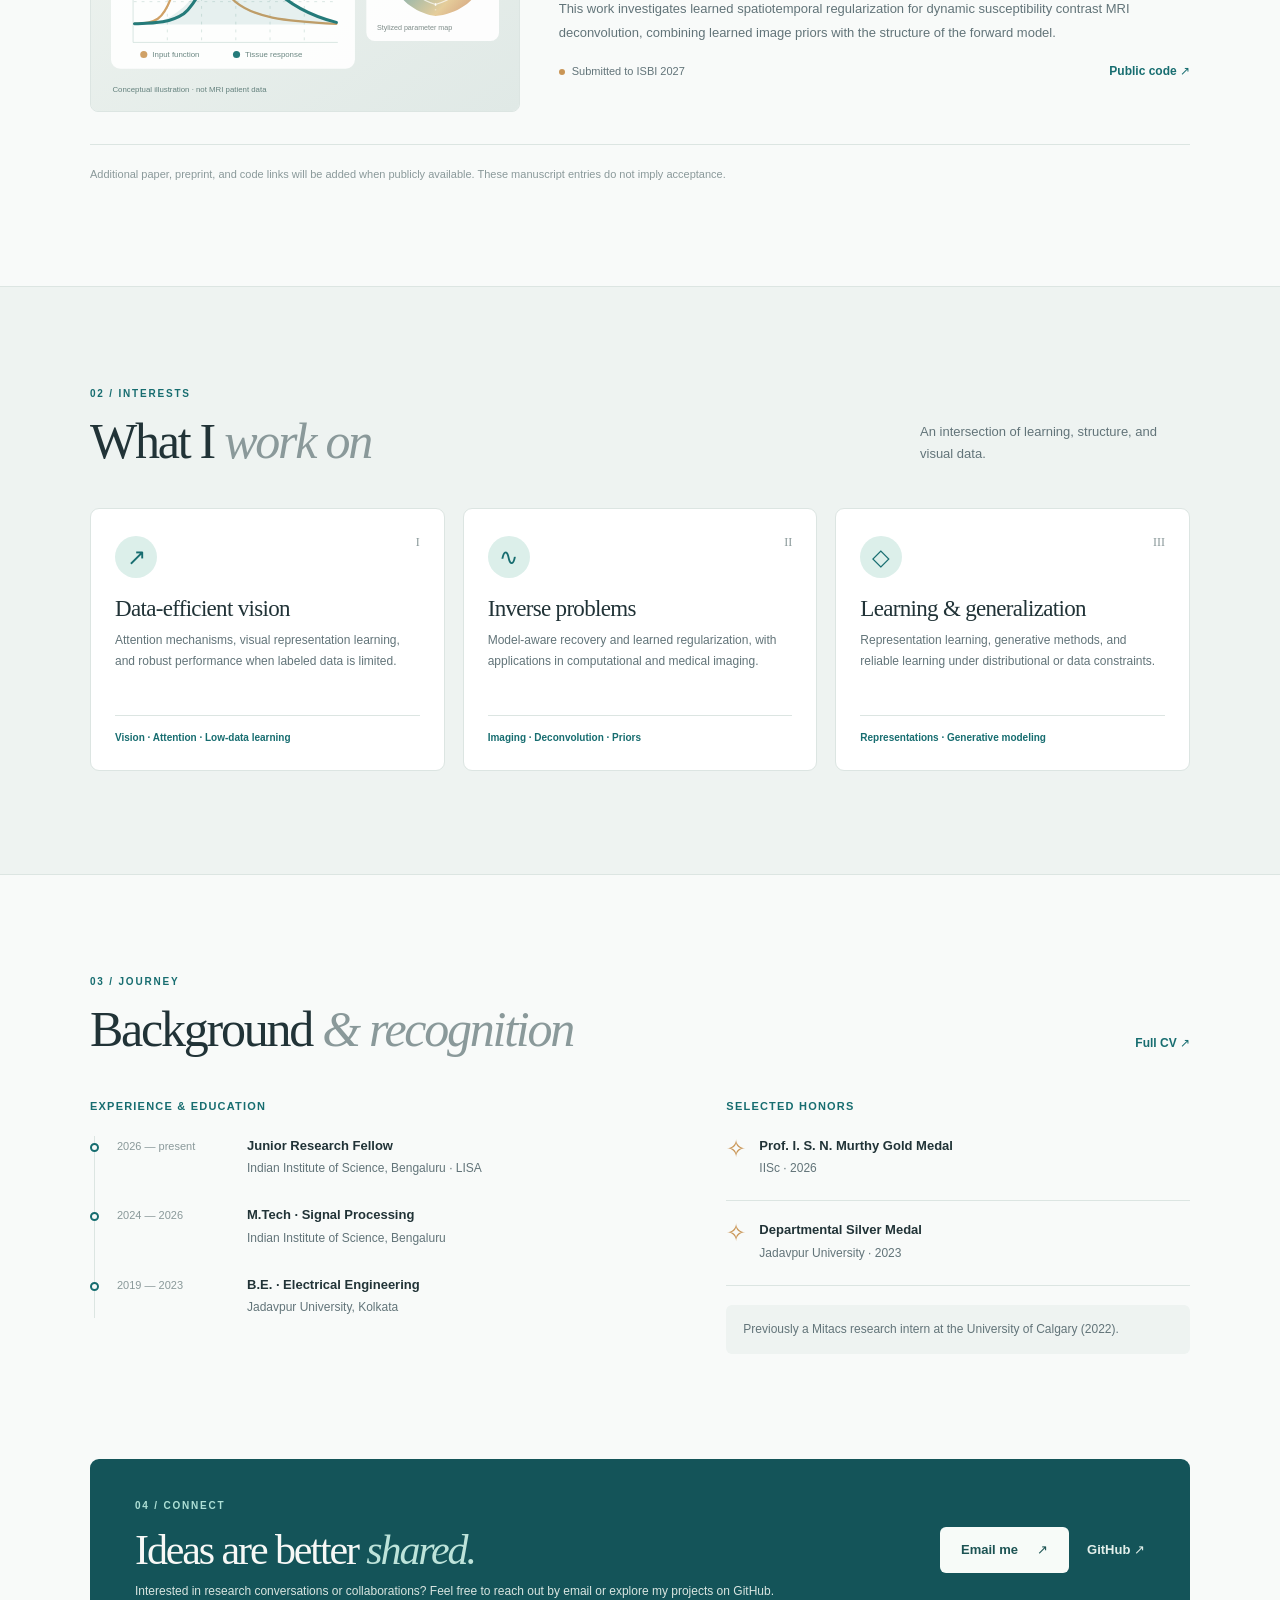
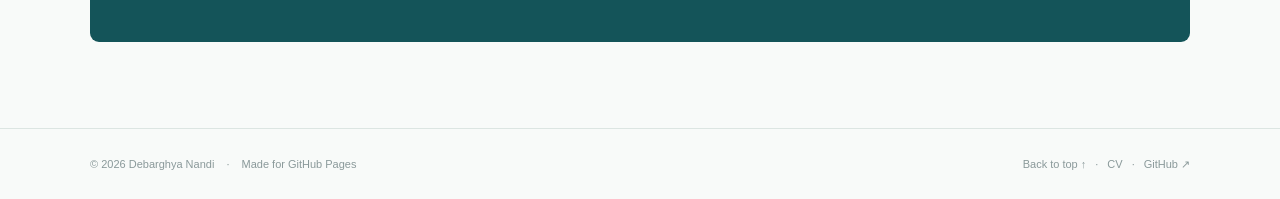
==== commit 900de9db: "Update website content and images" ====
--- a/index.html
+++ b/index.html
@@ -51,7 +51,7 @@
       </div>
       <div class="hero-visual">
         <div class="visual-backdrop" aria-hidden="true"></div>
-        <div class="portrait-frame"><img src="assets/images/my-photo.jpg" alt="Portrait of Debarghya Nandi" width="390" height="430"></div>
+        <div class="portrait-frame"><img src="assets/images/my_photo.jpeg" alt="Portrait of Debarghya Nandi" width="390" height="430"></div>
         <div class="hero-stamp"><span class="stamp-small">CURRENTLY AT</span><strong>IISc</strong><span class="stamp-small">BENGALURU · INDIA</span></div>
         <div class="visual-caption">RESEARCH · VISION · LEARNING</div>
       </div>
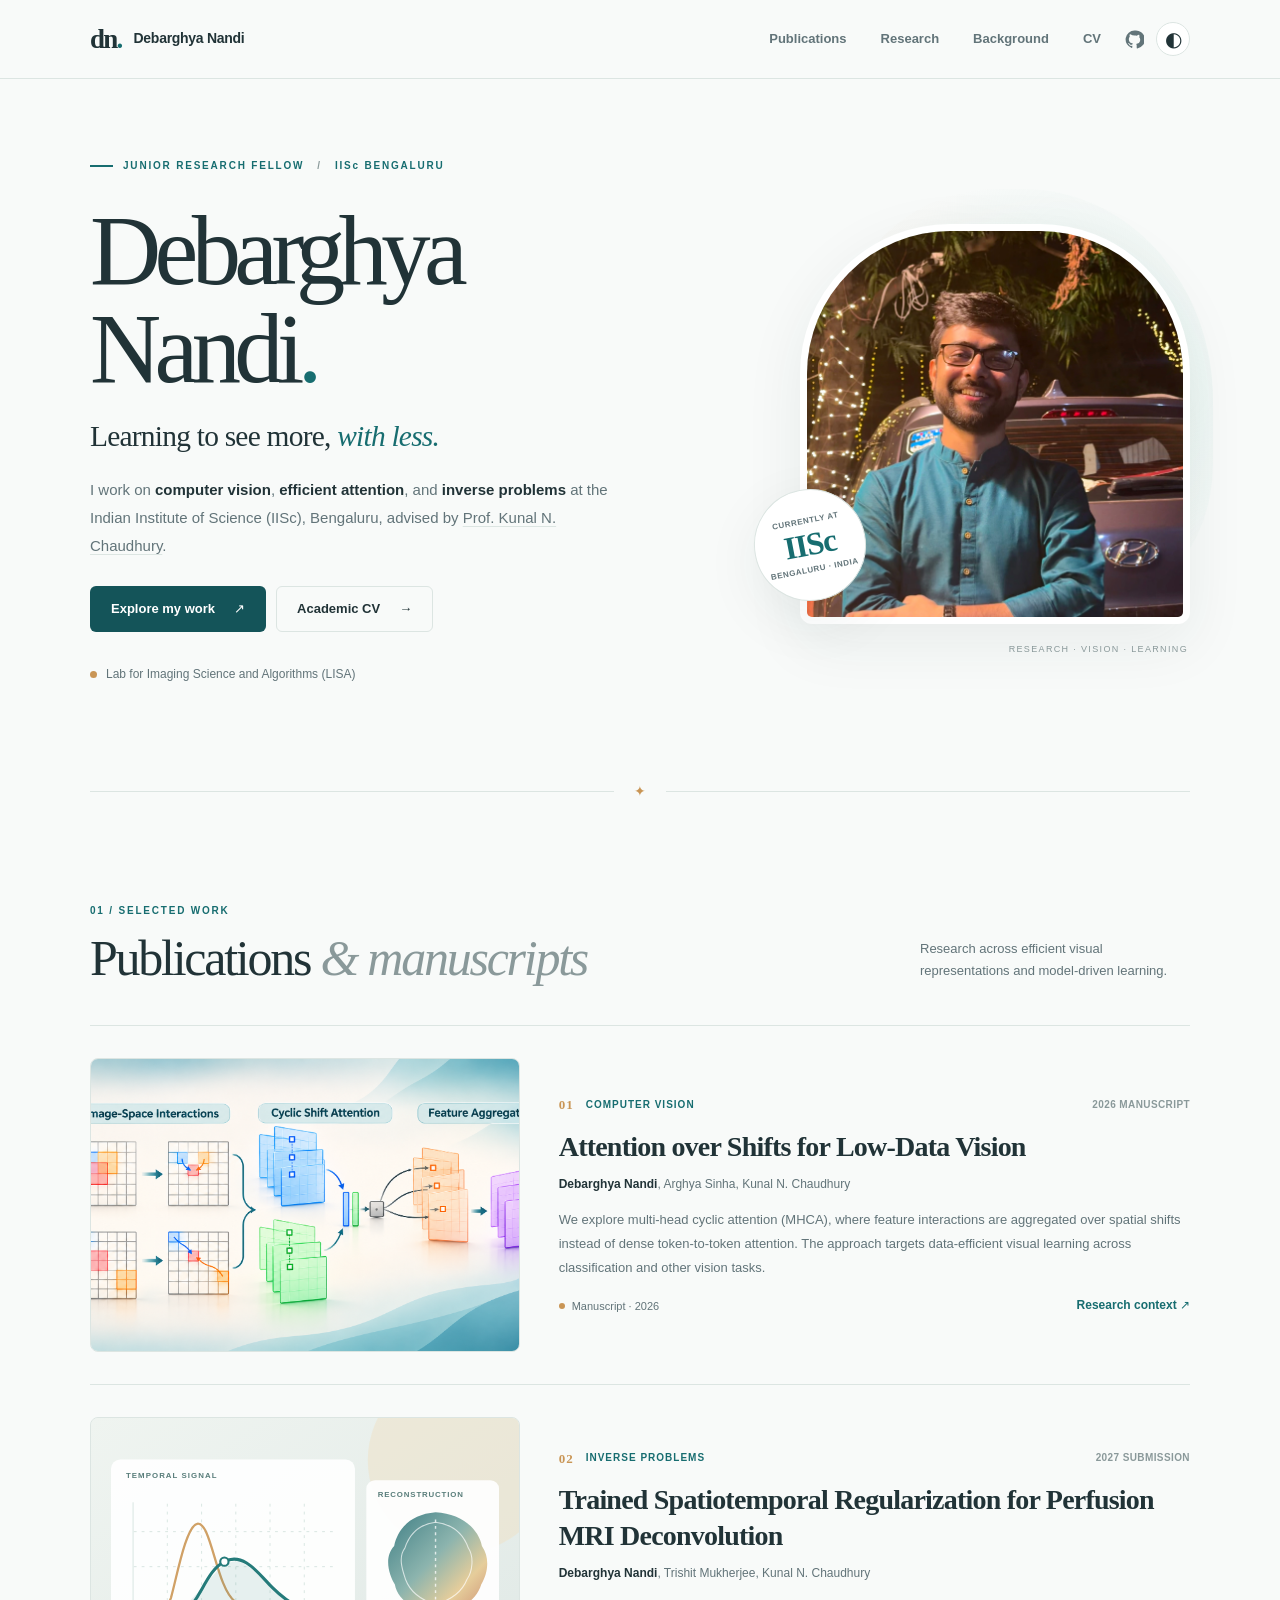
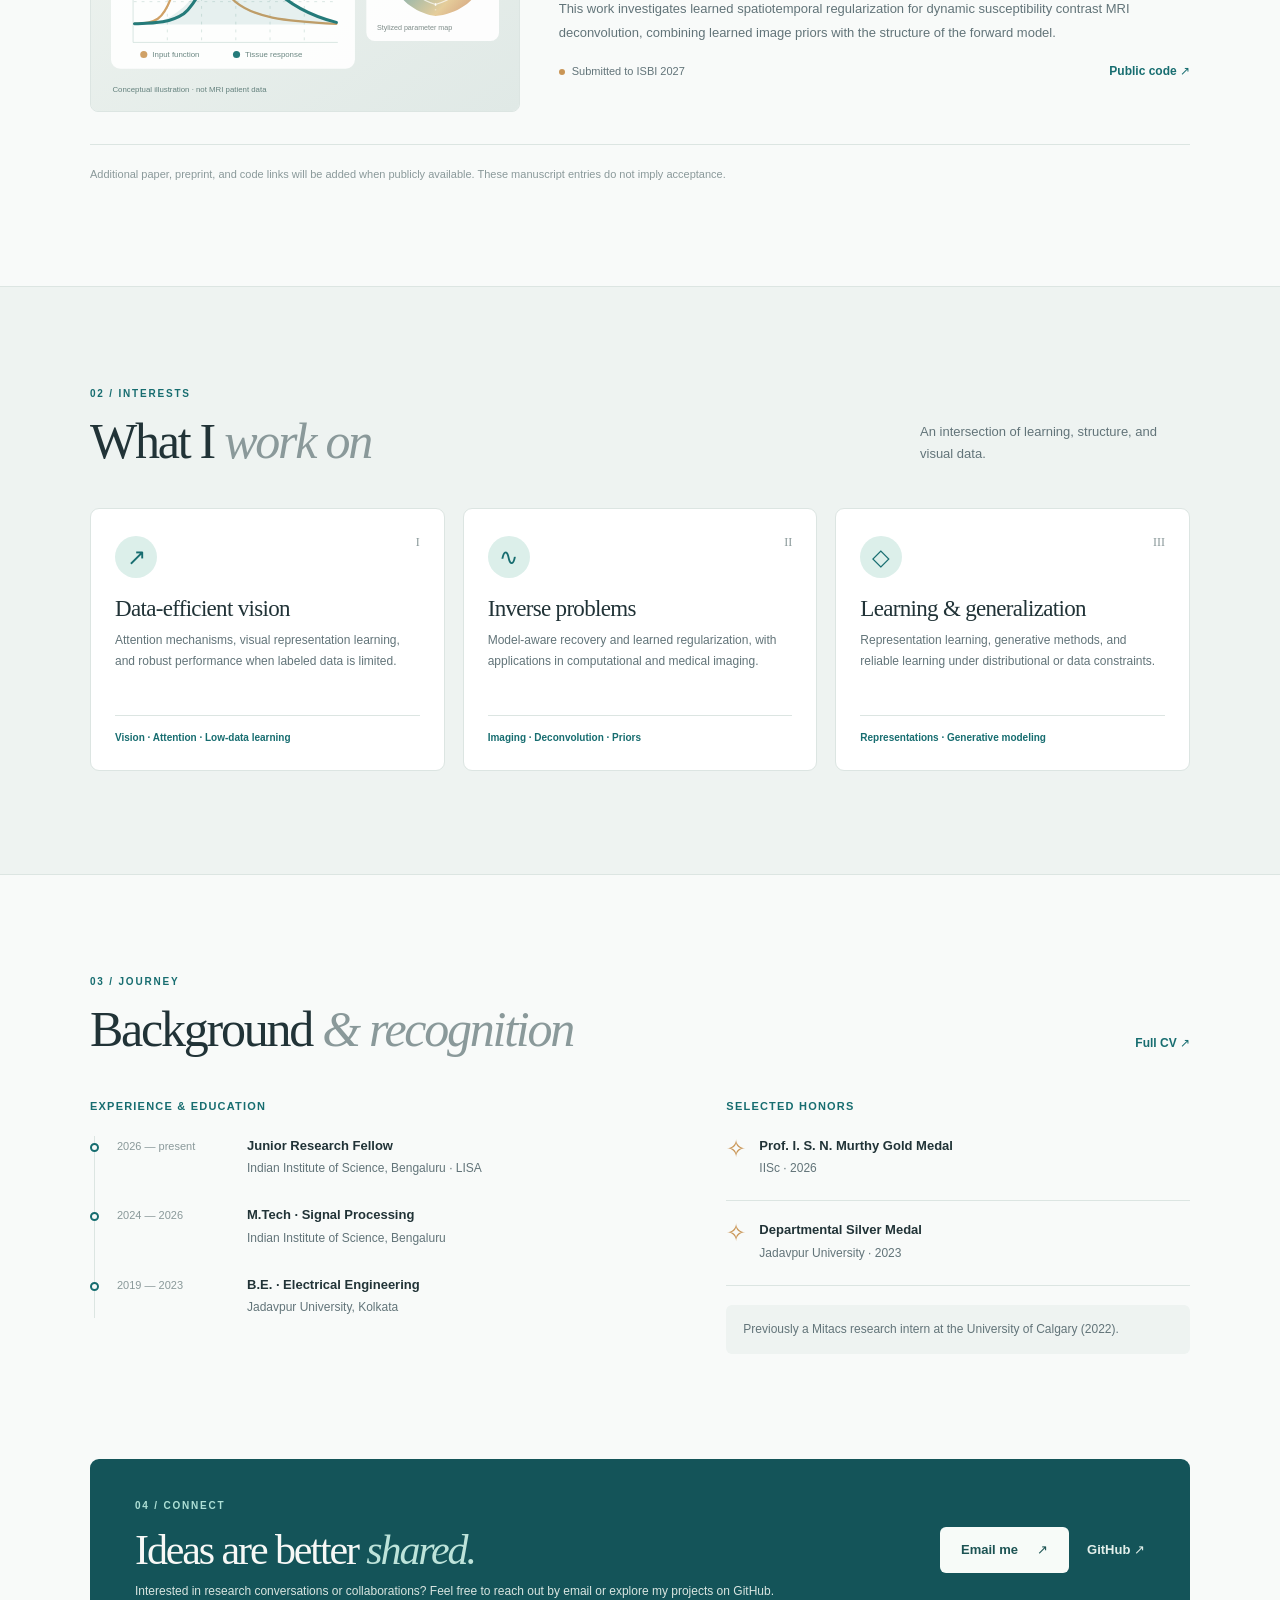
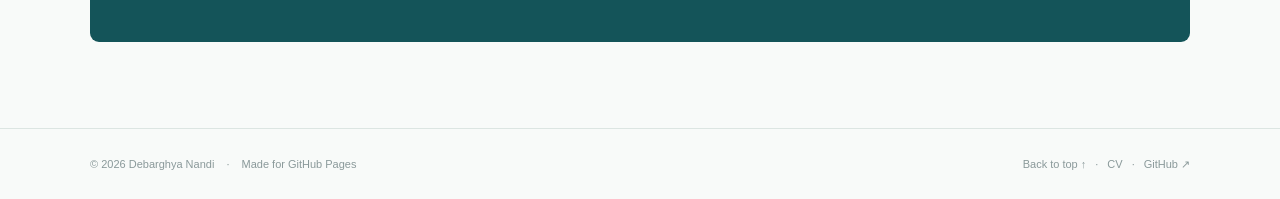
==== commit 276fc074: "Update website content and images" ====
--- a/index.html
+++ b/index.html
@@ -66,7 +66,7 @@
       </div>
       <div class="papers">
         <article class="paper">
-          <div class="paper-art"><img src="assets/images/mhca-schematic.svg" alt="Illustrative schematic of cyclic shifts on a latent feature grid" loading="lazy" width="600" height="410"></div>
+          <div class="paper-art"><img src="assets/images/mhca_github.png" alt="Illustrative schematic of cyclic shifts on a latent feature grid" loading="lazy" width="600" height="410"></div>
           <div class="paper-copy">
             <div class="paper-meta"><span class="paper-number">01</span><span class="topic-tag">COMPUTER VISION</span><span class="paper-year">2026 manuscript</span></div>
             <h3>Attention over Shifts for Low-Data Vision</h3>
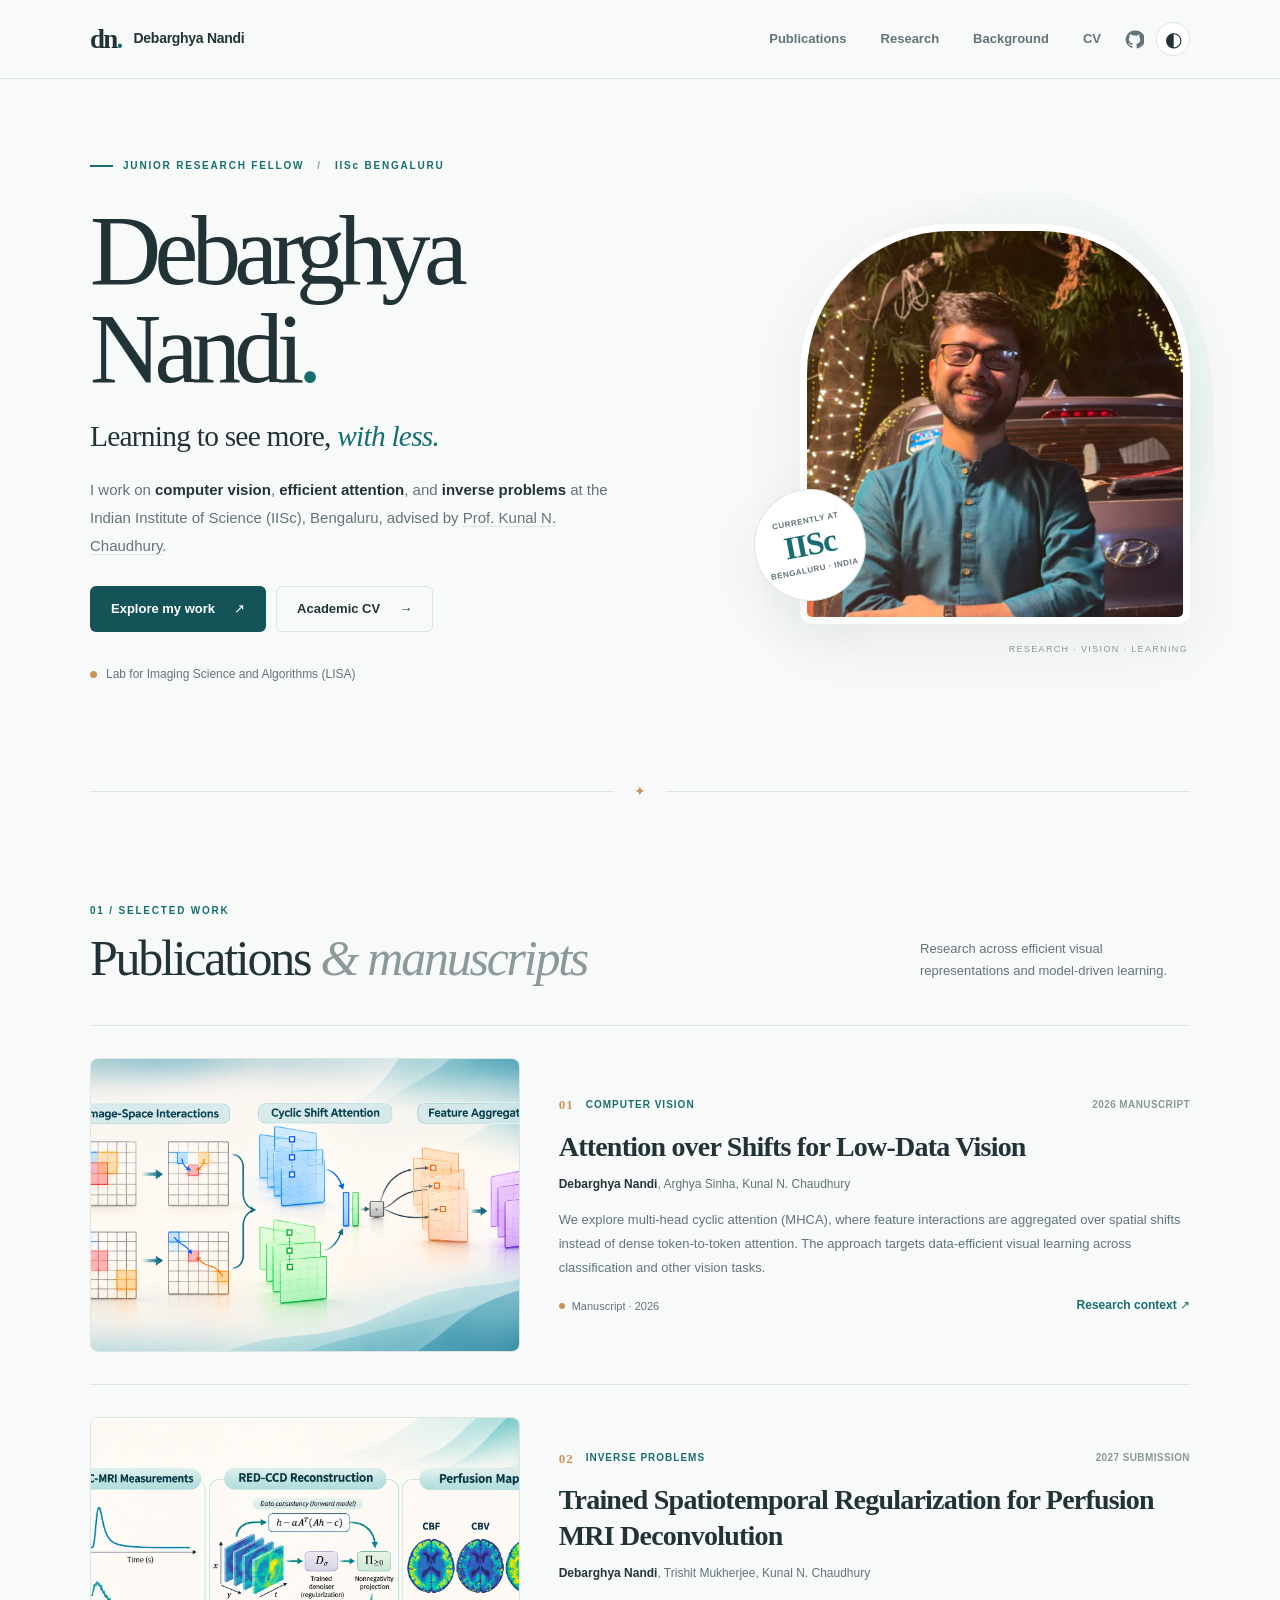
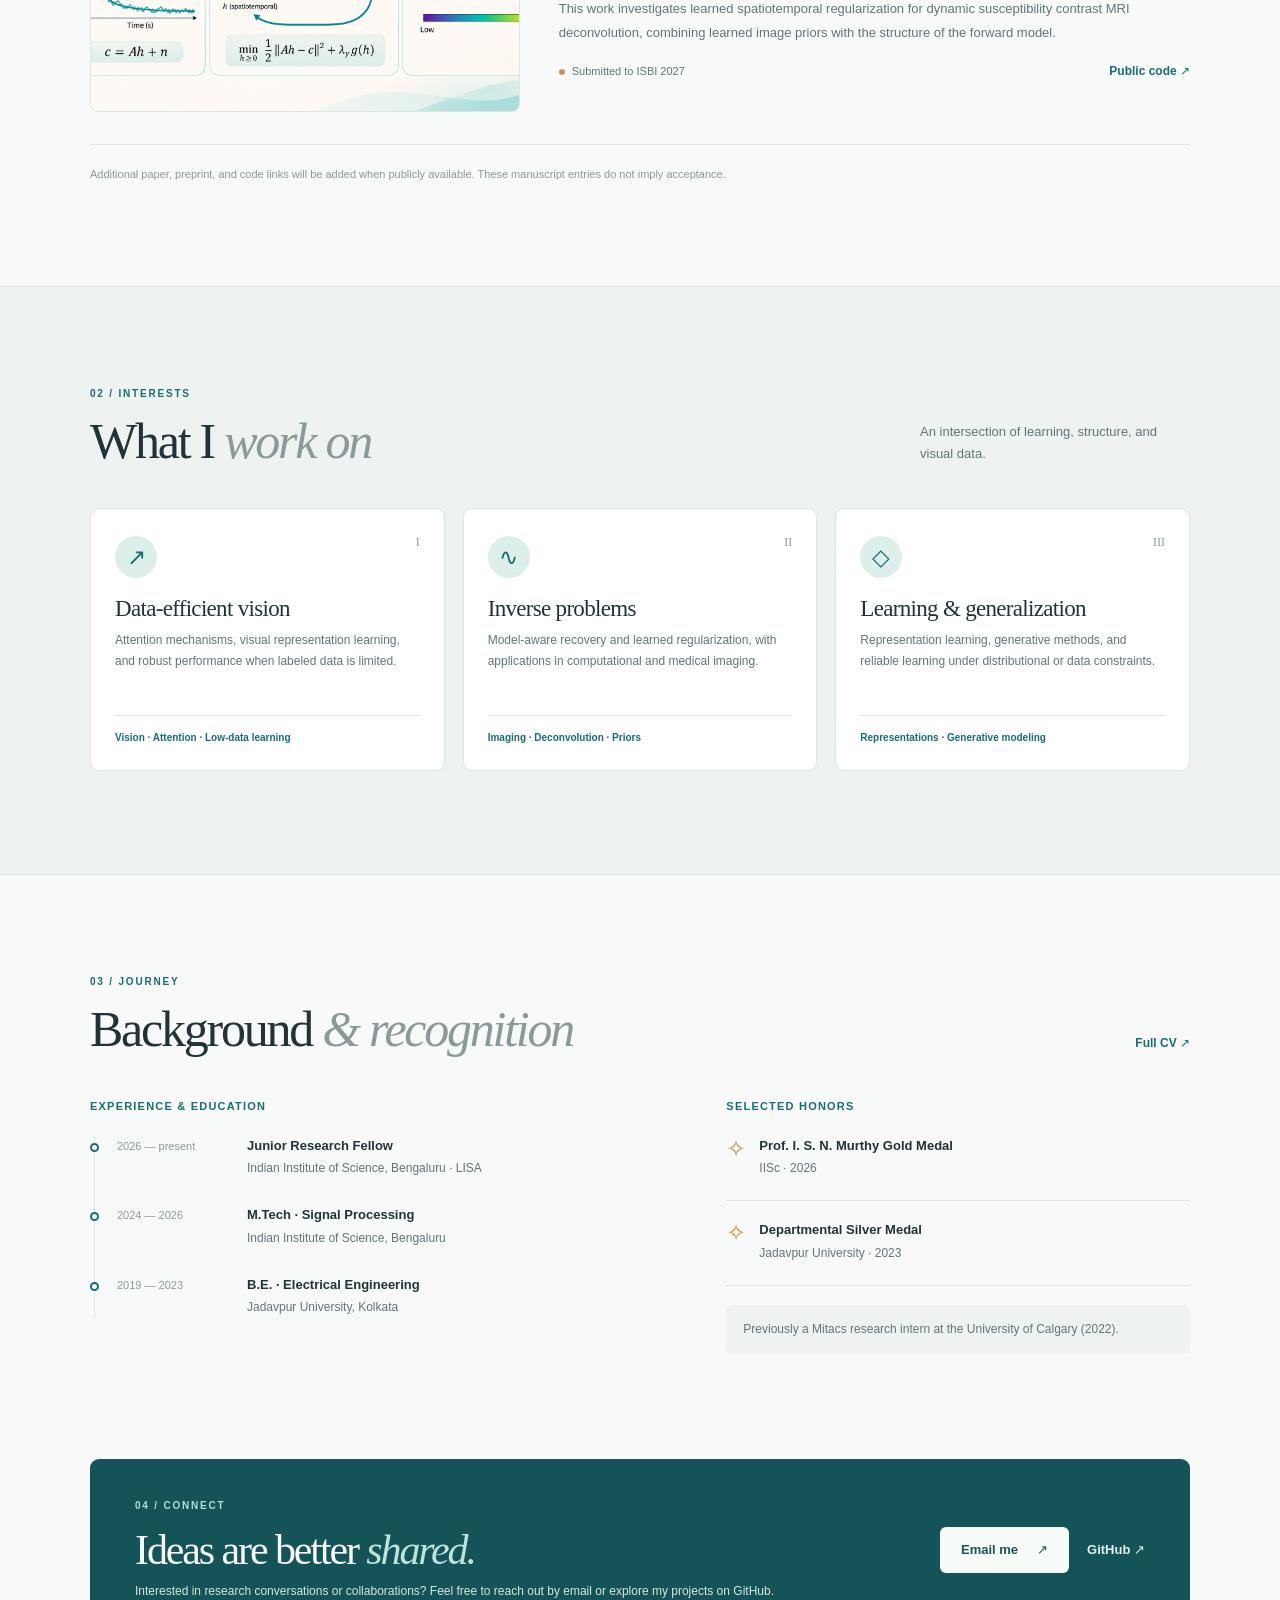
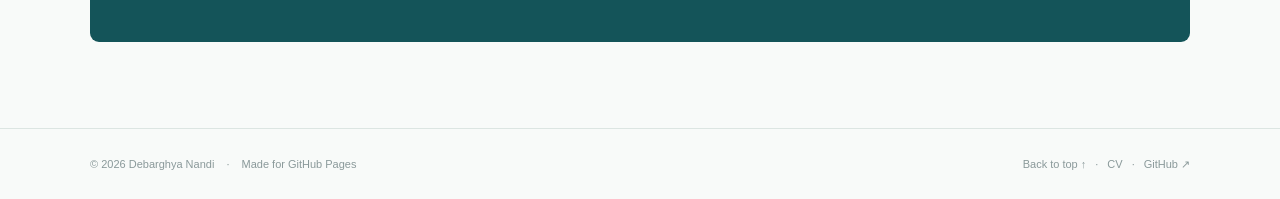
==== commit d9db2bc9: "Update website content and images" ====
--- a/index.html
+++ b/index.html
@@ -76,7 +76,7 @@
           </div>
         </article>
         <article class="paper">
-          <div class="paper-art"><img src="assets/images/perfusion-schematic.svg" alt="Illustrative schematic of temporal signal reconstruction in perfusion MRI" loading="lazy" width="600" height="410"></div>
+          <div class="paper-art"><img src="assets/images/perfusion_github.png" alt="Illustrative schematic of temporal signal reconstruction in perfusion MRI" loading="lazy" width="600" height="410"></div>
           <div class="paper-copy">
             <div class="paper-meta"><span class="paper-number">02</span><span class="topic-tag">INVERSE PROBLEMS</span><span class="paper-year">2027 submission</span></div>
             <h3>Trained Spatiotemporal Regularization for Perfusion MRI Deconvolution</h3>
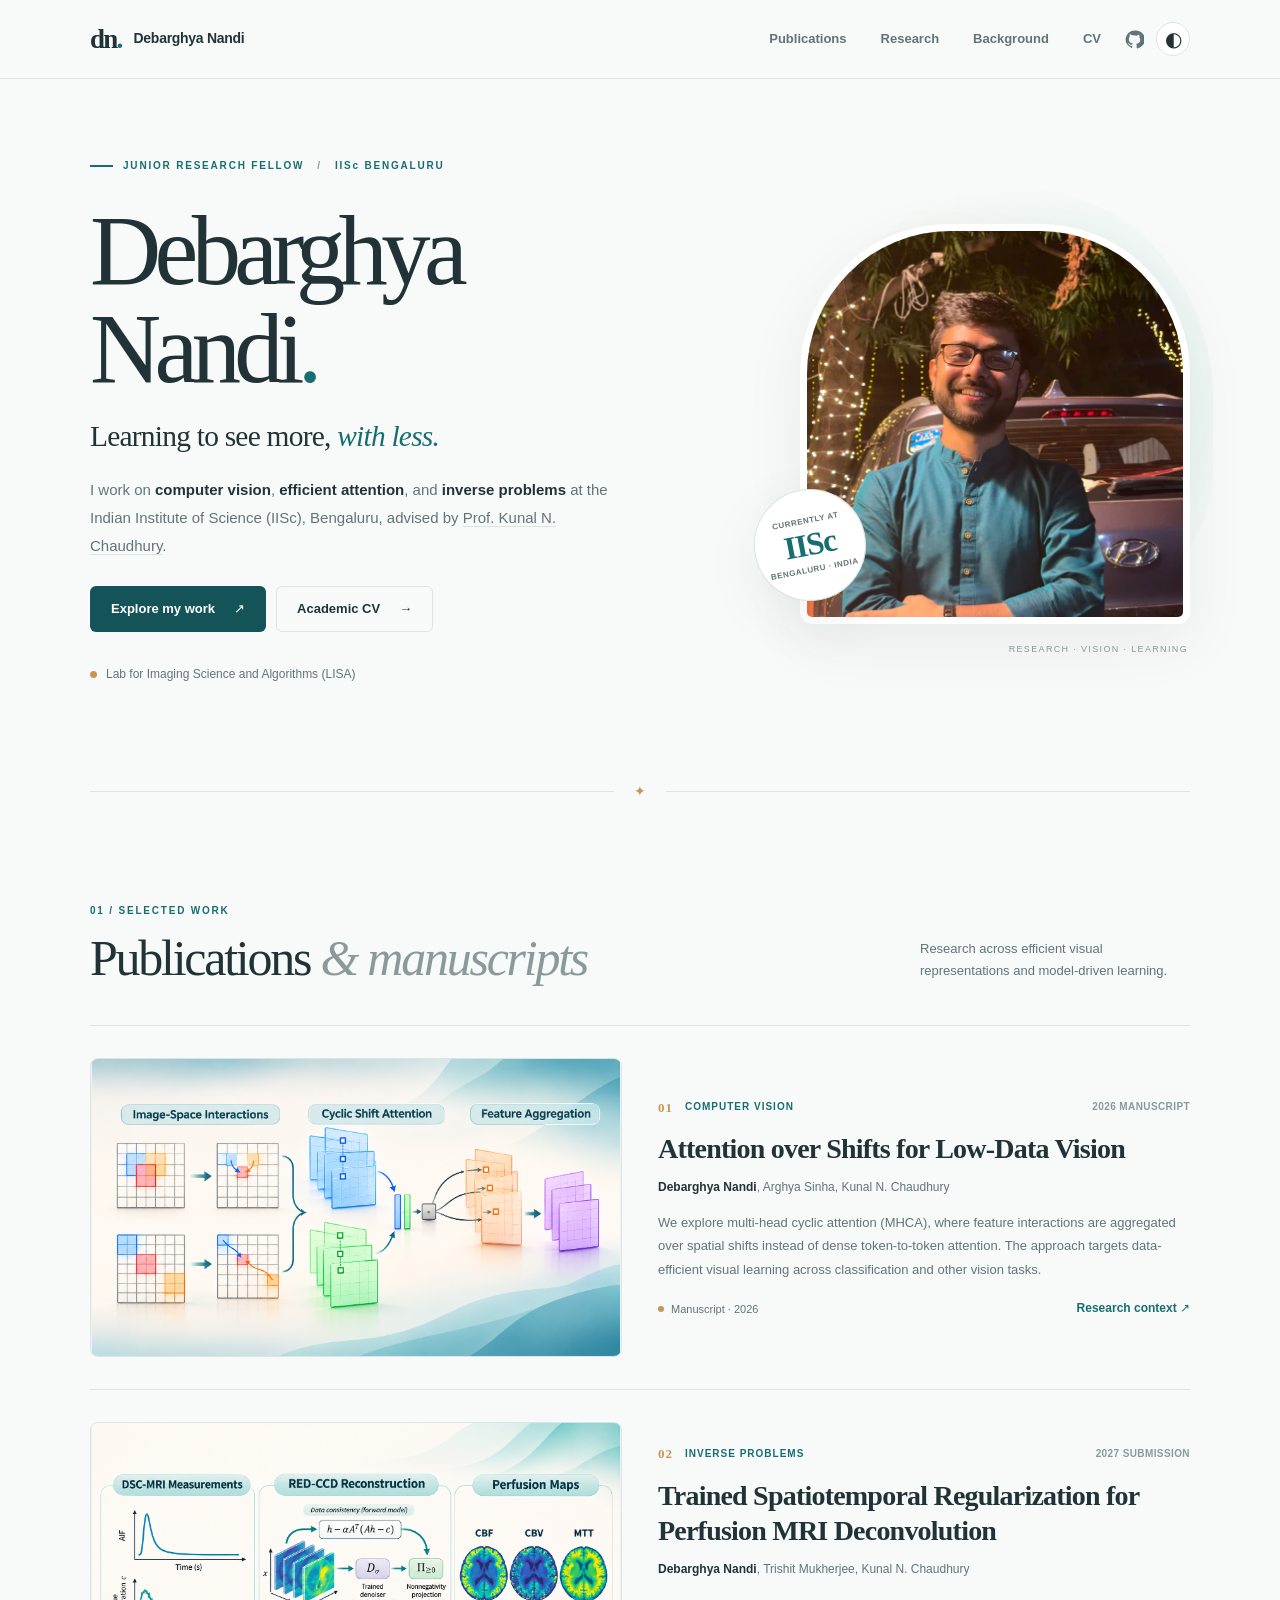
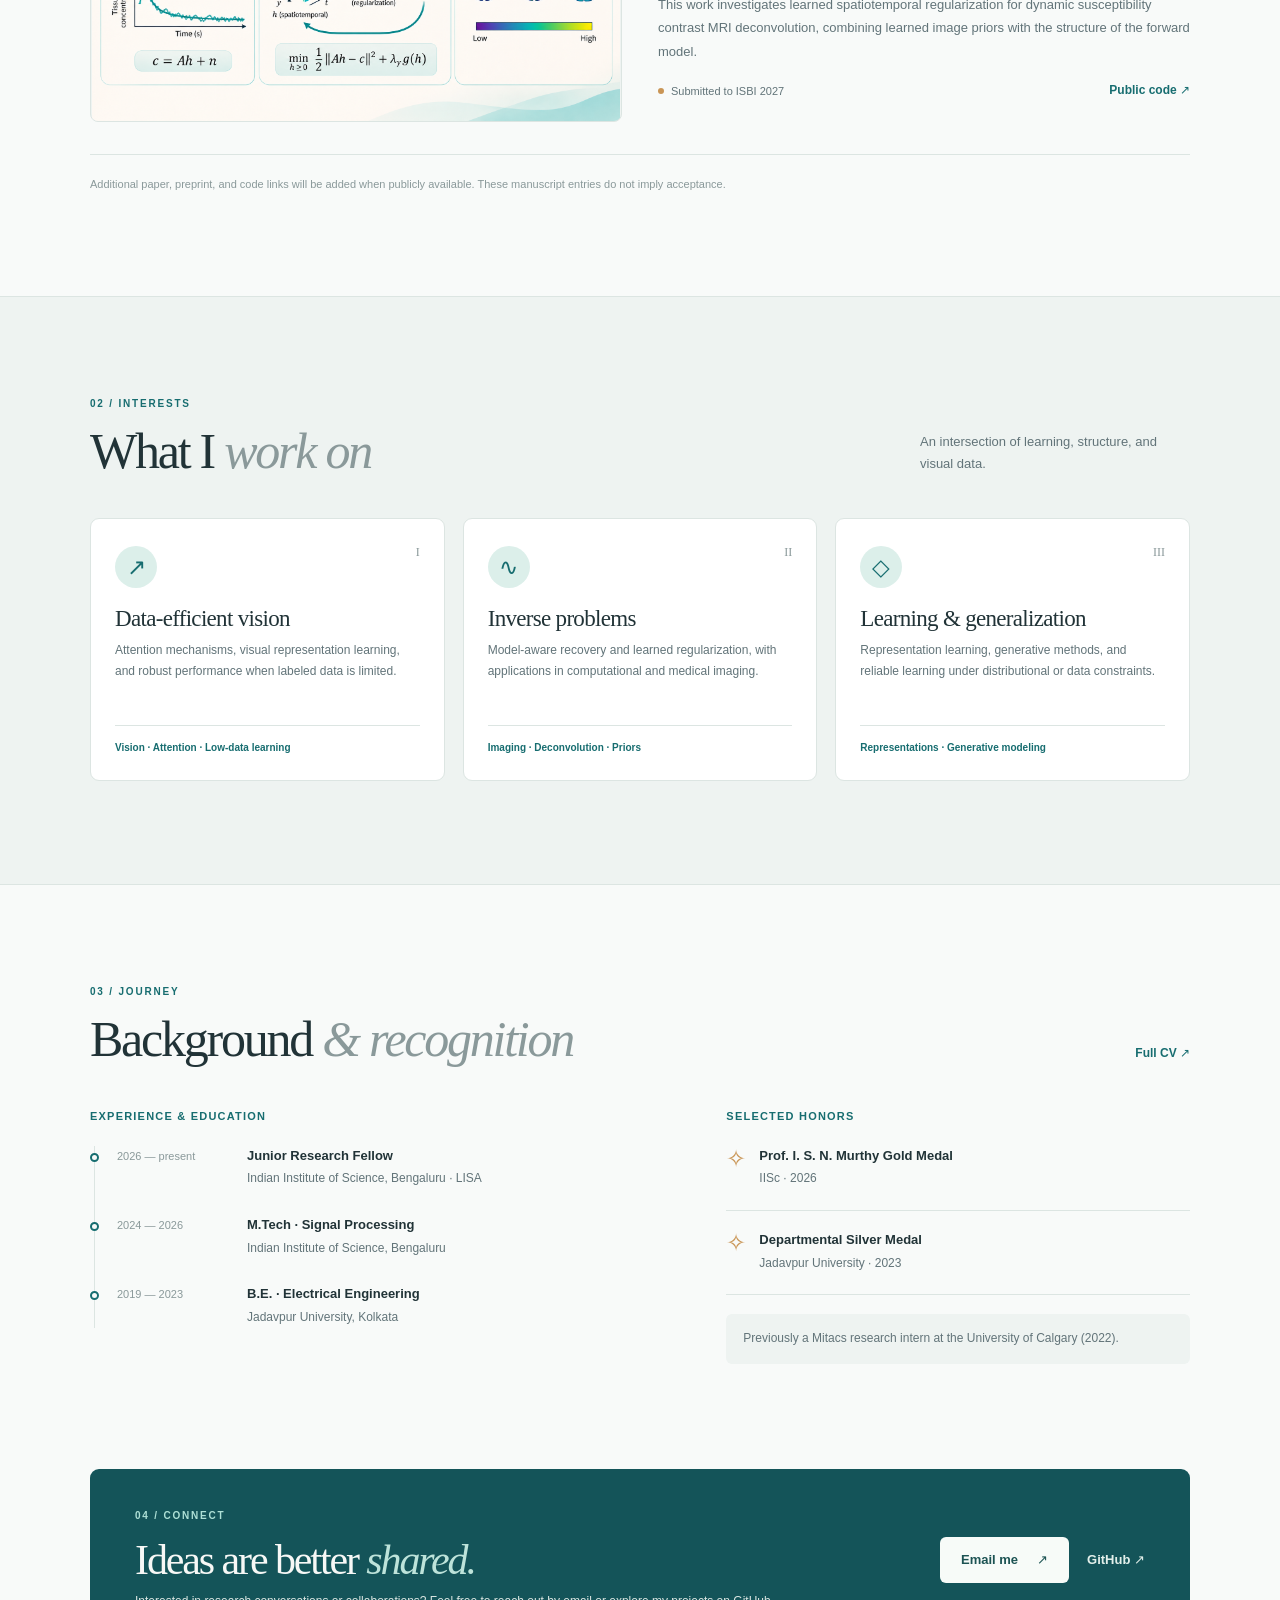
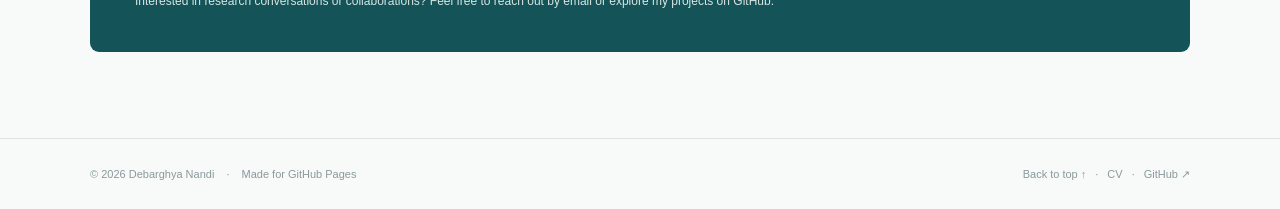
==== commit 5b31e716: "Update website content and images" ====
--- a/index.html
+++ b/index.html
@@ -66,7 +66,7 @@
       </div>
       <div class="papers">
         <article class="paper">
-          <div class="paper-art"><img src="assets/images/mhca_github.png" alt="Illustrative schematic of cyclic shifts on a latent feature grid" loading="lazy" width="600" height="410"></div>
+          <div class="paper-art"><img src="assets/images/mhca_github.png" alt="Illustrative schematic of cyclic shifts on a latent feature grid" loading="lazy" width="1600" height="900"></div>
           <div class="paper-copy">
             <div class="paper-meta"><span class="paper-number">01</span><span class="topic-tag">COMPUTER VISION</span><span class="paper-year">2026 manuscript</span></div>
             <h3>Attention over Shifts for Low-Data Vision</h3>
@@ -76,7 +76,7 @@
           </div>
         </article>
         <article class="paper">
-          <div class="paper-art"><img src="assets/images/perfusion_github.png" alt="Illustrative schematic of temporal signal reconstruction in perfusion MRI" loading="lazy" width="600" height="410"></div>
+          <div class="paper-art"><img src="assets/images/perfusion_github.png" alt="Illustrative schematic of temporal signal reconstruction in perfusion MRI" loading="lazy" width="1600" height="900"></div>
           <div class="paper-copy">
             <div class="paper-meta"><span class="paper-number">02</span><span class="topic-tag">INVERSE PROBLEMS</span><span class="paper-year">2027 submission</span></div>
             <h3>Trained Spatiotemporal Regularization for Perfusion MRI Deconvolution</h3>
--- a/assets/css/style.css
+++ b/assets/css/style.css
@@ -100,10 +100,35 @@
 .heading-muted { color: var(--soft); font-style: italic; }
 .section-aside { max-width: 270px; font-size: 13px; line-height: 1.7; color: var(--muted); margin: 0 0 5px; }
 .papers { border-top: 1px solid var(--line); }
-.paper { display: grid; grid-template-columns: minmax(250px,.81fr) minmax(0,1.19fr); gap: 39px; padding-block: 32px; border-bottom: 1px solid var(--line); align-items: center; }
-.paper-art { width: 100%; aspect-ratio: 1.46; overflow: hidden; background: var(--surface-tint); border: 1px solid var(--line); border-radius: 8px; }
-.paper-art img { display: block; width: 100%; height: 100%; object-fit: cover; transition: transform .5s ease; }
-.paper:hover .paper-art img { transform: scale(1.025); }
+.paper {
+  display: grid;
+  grid-template-columns: minmax(0, 1fr) minmax(0, 1fr);
+  gap: 36px;
+  padding-block: 32px;
+  border-bottom: 1px solid var(--line);
+  align-items: center;
+}
+
+.paper-art {
+  width: 100%;
+  aspect-ratio: 16 / 9;
+  overflow: hidden;
+  background: var(--surface-tint);
+  border: 1px solid var(--line);
+  border-radius: 8px;
+}
+
+.paper-art img {
+  display: block;
+  width: 100%;
+  height: 100%;
+  object-fit: contain;
+  transition: transform .5s ease;
+}
+
+.paper:hover .paper-art img {
+  transform: none;
+}
 .paper-meta { display: flex; gap: 12px; align-items: center; font-size: 10px; letter-spacing: .1em; text-transform: uppercase; margin-bottom: 13px; font-weight: 700; }
 .paper-number { font-size: 13px; color: var(--gold); font-family: Georgia,serif; }
 .topic-tag { color: var(--accent); }
